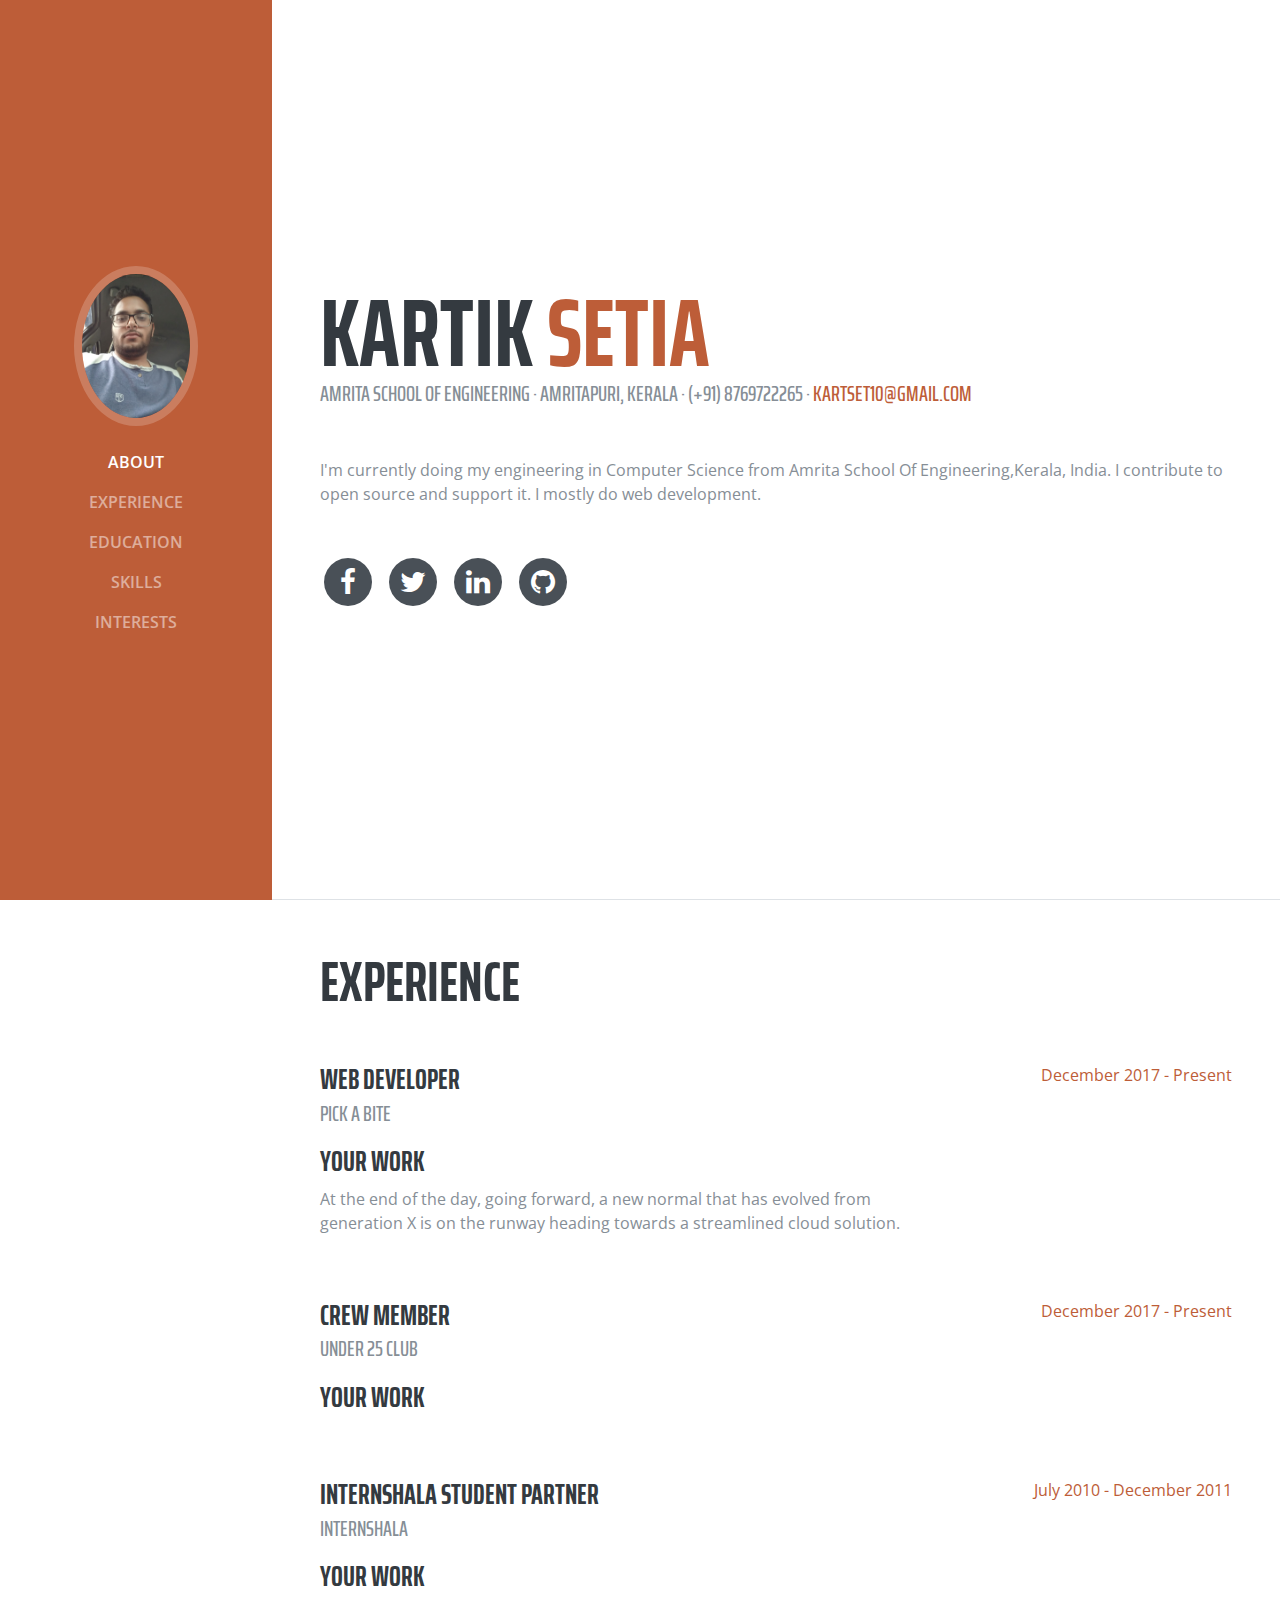
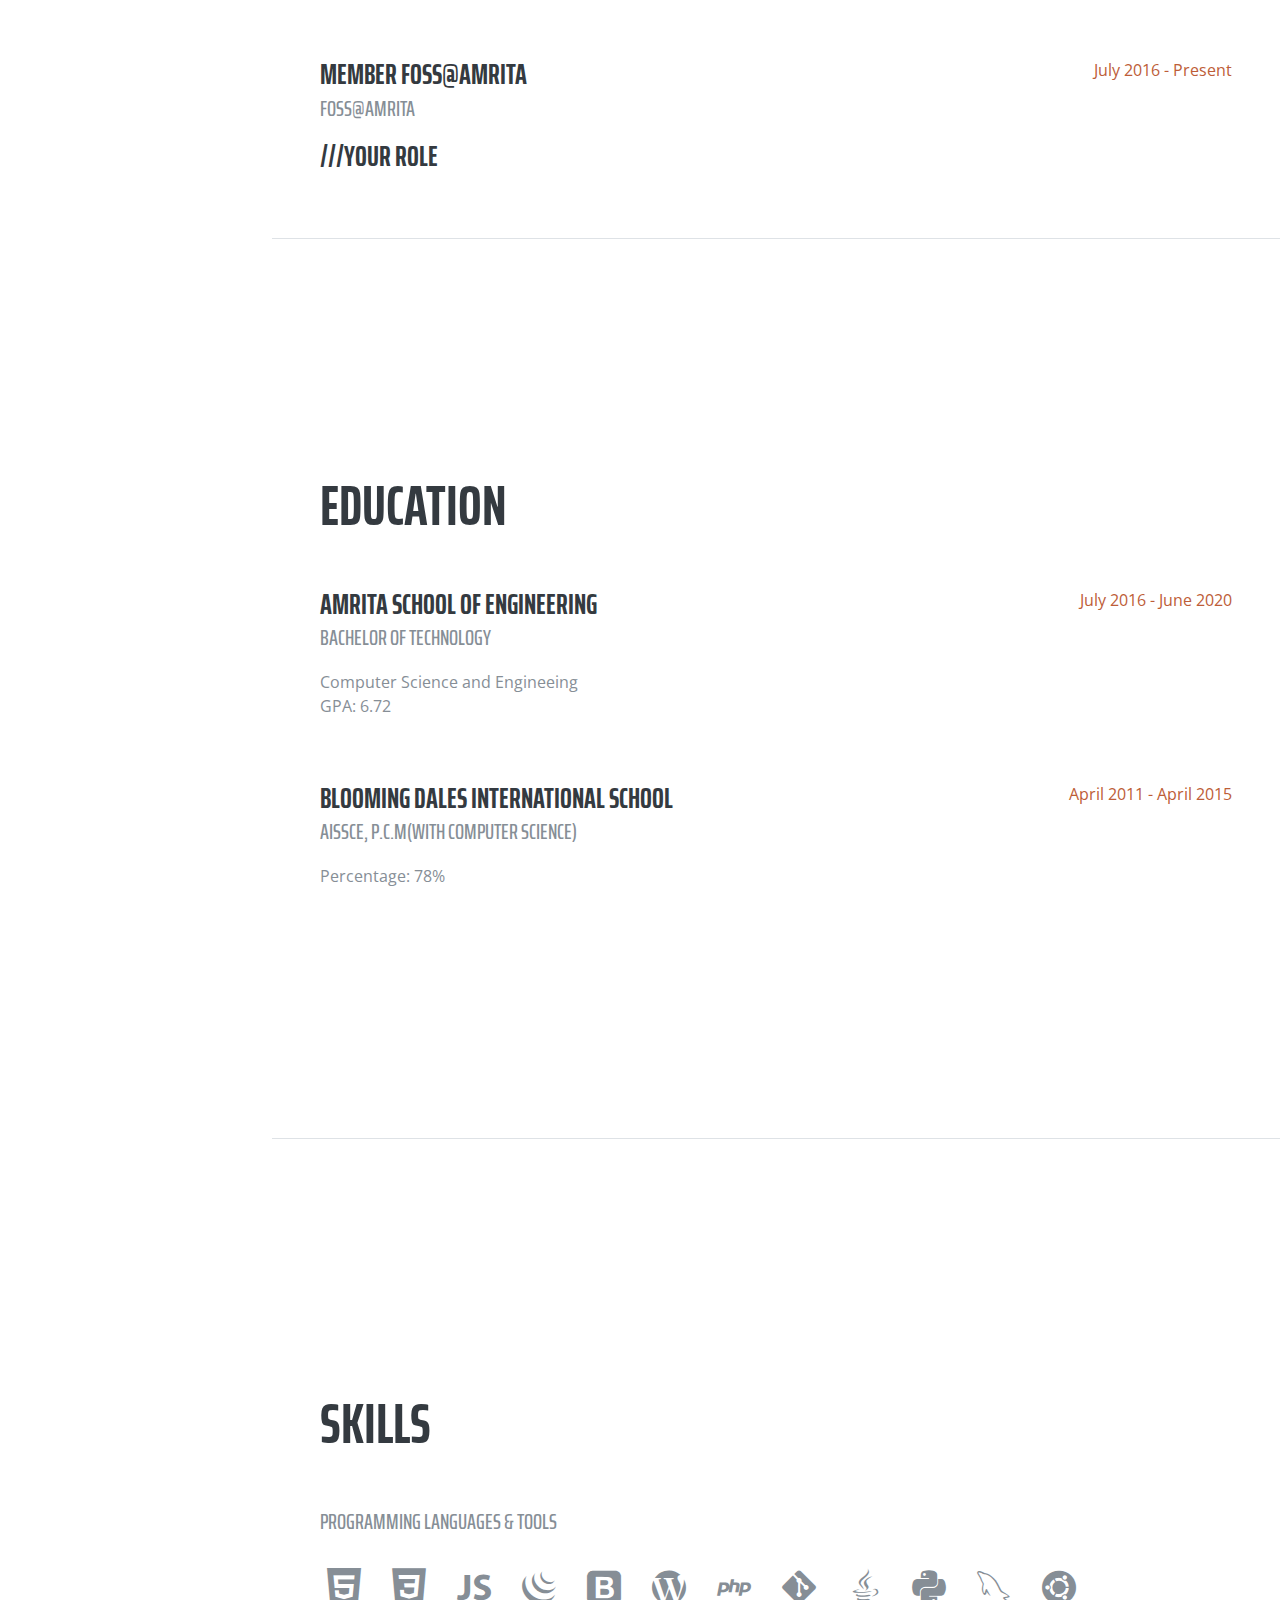
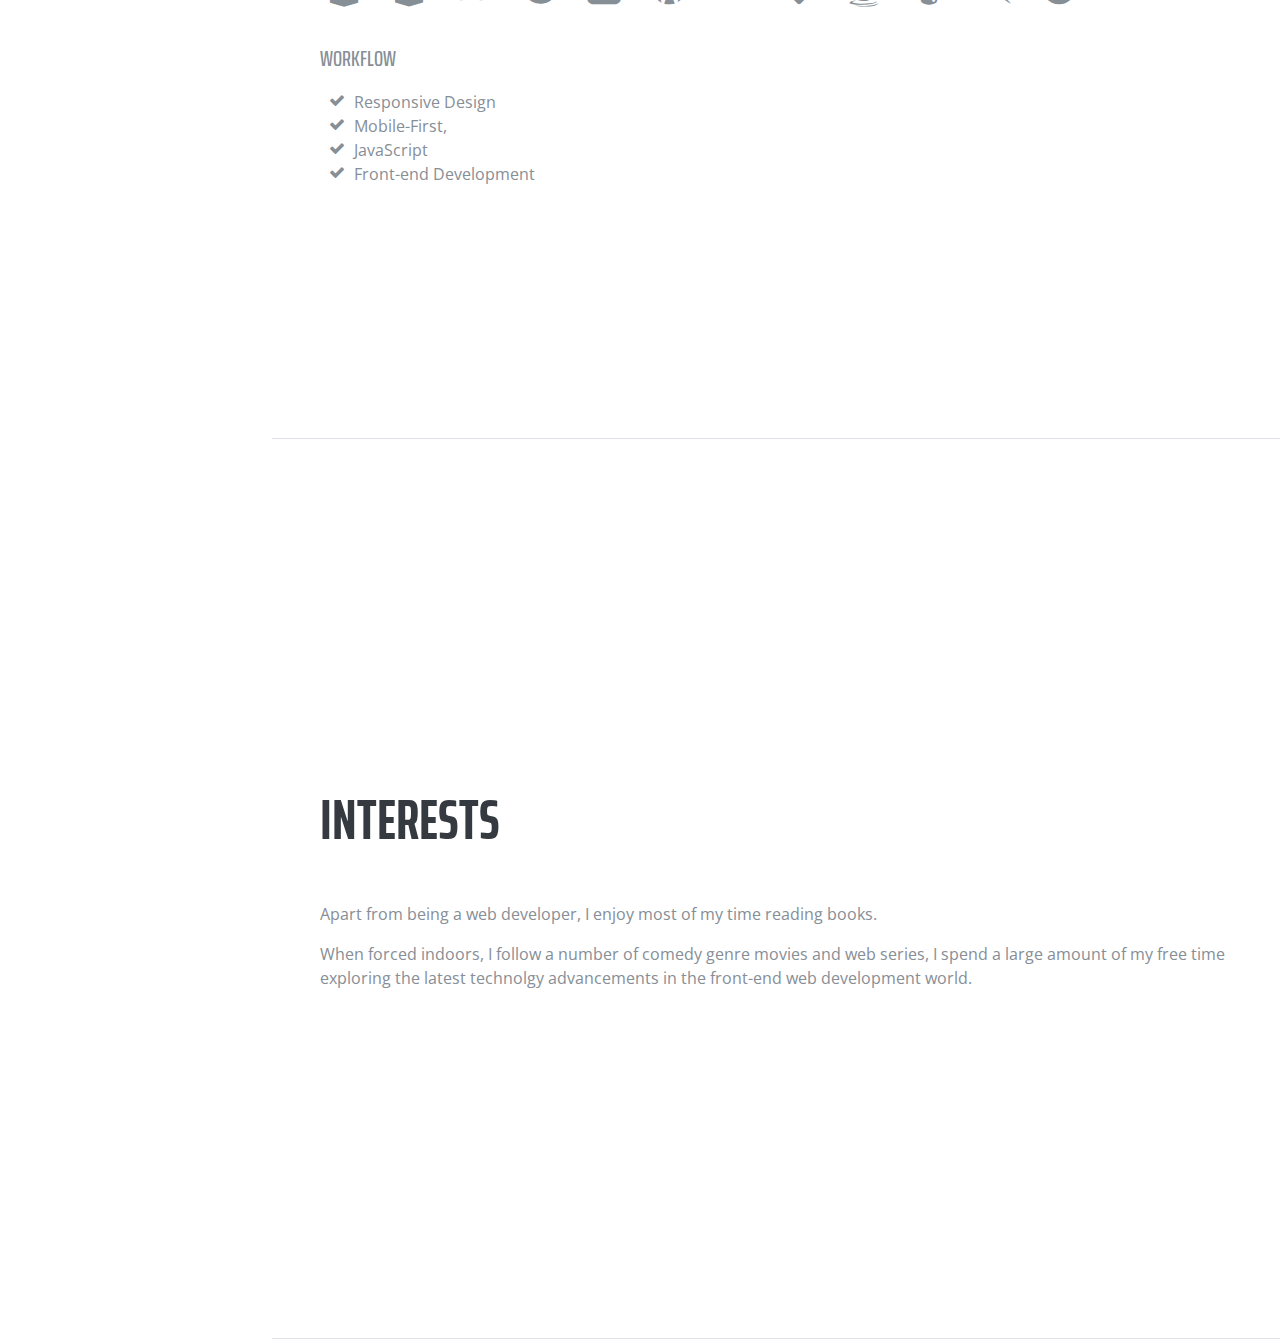
==== index.html @ a736bb51 "Introduction" ====
<!DOCTYPE html>
<html lang="en">

  <head>

    <meta charset="utf-8">
    <meta name="viewport" content="width=device-width, initial-scale=1, shrink-to-fit=no">
    <meta name="description" content="">
    <meta name="author" content="">

    <title>Resume - Start Bootstrap Theme</title>

    <!-- Bootstrap core CSS -->
    <link href="vendor/bootstrap/css/bootstrap.min.css" rel="stylesheet">

    <!-- Custom fonts for this template -->
    <link href="https://fonts.googleapis.com/css?family=Saira+Extra+Condensed:100,200,300,400,500,600,700,800,900" rel="stylesheet">
    <link href="https://fonts.googleapis.com/css?family=Open+Sans:300,300i,400,400i,600,600i,700,700i,800,800i" rel="stylesheet">
    <link href="vendor/font-awesome/css/font-awesome.min.css" rel="stylesheet">
    <link href="vendor/devicons/css/devicons.min.css" rel="stylesheet">
    <link href="vendor/simple-line-icons/css/simple-line-icons.css" rel="stylesheet">

    <!-- Custom styles for this template -->
    <link href="css/resume.min.css" rel="stylesheet">

  </head>

  <body id="page-top">

    <nav class="navbar navbar-expand-lg navbar-dark bg-primary fixed-top" id="sideNav">
      <a class="navbar-brand js-scroll-trigger" href="#page-top">
        <span class="d-block d-lg-none">Start Bootstrap</span>
        <span class="d-none d-lg-block">
          <img class="img-fluid img-profile rounded-circle mx-auto mb-2" src="img/profile.jpg" alt="">
        </span>
      </a>
      <button class="navbar-toggler" type="button" data-toggle="collapse" data-target="#navbarSupportedContent" aria-controls="navbarSupportedContent" aria-expanded="false" aria-label="Toggle navigation">
        <span class="navbar-toggler-icon"></span>
      </button>
      <div class="collapse navbar-collapse" id="navbarSupportedContent">
        <ul class="navbar-nav">
          <li class="nav-item">
            <a class="nav-link js-scroll-trigger" href="#about">About</a>
          </li>
          <li class="nav-item">
            <a class="nav-link js-scroll-trigger" href="#experience">Experience</a>
          </li>
          <li class="nav-item">
            <a class="nav-link js-scroll-trigger" href="#education">Education</a>
          </li>
          <li class="nav-item">
            <a class="nav-link js-scroll-trigger" href="#skills">Skills</a>
          </li>
          <li class="nav-item">
            <a class="nav-link js-scroll-trigger" href="#interests">Interests</a>
          </li>
<!--
          <li class="nav-item">
            <a class="nav-link js-scroll-trigger" href="#awards">Awards</a>
          </li>
-->
        </ul>
      </div>
    </nav>

    <div class="container-fluid p-0">

      <section class="resume-section p-3 p-lg-5 d-flex d-column" id="about">
        <div class="my-auto">
          <h1 class="mb-0">Kartik
            <span class="text-primary">Setia</span>
          </h1>
          <div class="subheading mb-5">Amrita School of Engineering · Amritapuri, Kerala · (+91) 8769722265 ·
            <a href="mailto:name@email.com">kartset10@gmail.com</a>
          </div>
          <p class="mb-5">I'm currently doing my engineering in Computer Science from Amrita School Of Engineering,Kerala, India. I contribute to open source and support it. I mostly do web development.</p>
          <ul class="list-inline list-social-icons mb-0">
            <li class="list-inline-item">
              <a href="https://www.facebook.com/kartik.setia.10" target="_blank">
                <span class="fa-stack fa-lg">
                  <i class="fa fa-circle fa-stack-2x"></i>
                  <i class="fa fa-facebook fa-stack-1x fa-inverse"></i>
                </span>
              </a>
            </li>
            <li class="list-inline-item">
              <a href="https://twitter.com/ksrr16" target="_blank">
                <span class="fa-stack fa-lg">
                  <i class="fa fa-circle fa-stack-2x"></i>
                  <i class="fa fa-twitter fa-stack-1x fa-inverse"></i>
                </span>
              </a>
            </li>
            <li class="list-inline-item">
              <a href="https://www.linkedin.com/in/kartik-setia-b31048131/" target="_blank">
                <span class="fa-stack fa-lg">
                  <i class="fa fa-circle fa-stack-2x"></i>
                  <i class="fa fa-linkedin fa-stack-1x fa-inverse"></i>
                </span>
              </a>
            </li>
            <li class="list-inline-item">
              <a href="https://github.com/kartset" target="_blank">
                <span class="fa-stack fa-lg">
                  <i class="fa fa-circle fa-stack-2x"></i>
                  <i class="fa fa-github fa-stack-1x fa-inverse"></i>
                </span>
              </a>
            </li>
          </ul>
        </div>
      </section>

      <section class="resume-section p-3 p-lg-5 d-flex flex-column" id="experience">
        <div class="my-auto">
          <h2 class="mb-5">Experience</h2>

          <div class="resume-item d-flex flex-column flex-md-row mb-5">
            <div class="resume-content mr-auto">
              <h3 class="mb-0">Web Developer</h3>
              <div class="subheading mb-3">Pick A Bite</div>
              <p><h3>your work</h3>At the end of the day, going forward, a new normal that has evolved from generation X is on the runway heading towards a streamlined cloud solution.</p>
            </div>
            <div class="resume-date text-md-right">
              <span class="text-primary">December 2017 - Present</span>
            </div>
          </div>

          <div class="resume-item d-flex flex-column flex-md-row mb-5">
            <div class="resume-content mr-auto">
              <h3 class="mb-0">Crew Member</h3>
              <div class="subheading mb-3">Under 25 Club</div>
              <p><h3>your work</h3></p>
            </div>
            <div class="resume-date text-md-right">
              <span class="text-primary">December 2017 - Present</span>
            </div>
          </div>

          <div class="resume-item d-flex flex-column flex-md-row mb-5">
            <div class="resume-content mr-auto">
              <h3 class="mb-0">Internshala Student Partner</h3>
              <div class="subheading mb-3">Internshala</div>
              <p><h3>your work</h3></p>
            </div>
            <div class="resume-date text-md-right">
              <span class="text-primary">July 2010 - December 2011</span>
            </div>
          </div>

          <div class="resume-item d-flex flex-column flex-md-row">
            <div class="resume-content mr-auto">
              <h3 class="mb-0">Member Foss@Amrita</h3>
              <div class="subheading mb-3">Foss@Amrita</div>
              <p><h3>///Your Role</h3></p>
            </div>
            <div class="resume-date text-md-right">
              <span class="text-primary">July 2016 - Present</span>
            </div>
          </div>

        </div>

      </section>

      <section class="resume-section p-3 p-lg-5 d-flex flex-column" id="education">
        <div class="my-auto">
          <h2 class="mb-5">Education</h2>

          <div class="resume-item d-flex flex-column flex-md-row mb-5">
            <div class="resume-content mr-auto">
              <h3 class="mb-0">Amrita School Of Engineering</h3>
              <div class="subheading mb-3">Bachelor of Technology</div>
              <div>Computer Science and Engineeing</div>
              <p>GPA: 6.72</p>
            </div>
            <div class="resume-date text-md-right">
              <span class="text-primary">July 2016 - June 2020</span>
            </div>
          </div>

          <div class="resume-item d-flex flex-column flex-md-row">
            <div class="resume-content mr-auto">
              <h3 class="mb-0">Blooming Dales International School</h3>
              <div class="subheading mb-3">AISSCE, P.C.M(with Computer Science)</div>
              <p>Percentage: 78%</p>
            </div>
            <div class="resume-date text-md-right">
              <span class="text-primary">April 2011 - April 2015</span>
            </div>
          </div>

        </div>
      </section>

      <section class="resume-section p-3 p-lg-5 d-flex flex-column" id="skills">
        <div class="my-auto">
          <h2 class="mb-5">Skills</h2>

          <div class="subheading mb-3">Programming Languages &amp; Tools</div>
          <ul class="list-inline list-icons">
            <li class="list-inline-item">
              <i class="devicons devicons-html5"></i>
            </li>
            <li class="list-inline-item">
              <i class="devicons devicons-css3"></i>
            </li>
            <li class="list-inline-item">
              <i class="devicons devicons-javascript"></i>
            </li>
            <li class="list-inline-item">
              <i class="devicons devicons-jquery"></i>
            </li>
            <li class="list-inline-item">
              <i class="devicons devicons-bootstrap"></i>
            </li>
            <li class="list-inline-item">
              <i class="devicons devicons-wordpress"></i>
            </li>
            <li class="list-inline-item">
              <i class="devicons devicons-php"></i>
            </li>
            <li class="list-inline-item">
              <i class="devicons devicons-git"></i>
            </li>
            <li class="list-inline-item">
              <i class="devicons devicons-java"></i>
            </li>
            <li class="list-inline-item">
              <i class="devicons devicons-python"></i>
            </li>
            <li class="list-inline-item">
              <i class="devicons devicons-mysql"></i>
            </li>
            <li class="list-inline-item">
              <i class="devicons devicons-ubuntu"></i>
            </li>
          </ul>

          <div class="subheading mb-3">Workflow</div>
          <ul class="fa-ul mb-0">
            <li>
              <i class="fa-li fa fa-check"></i>
                Responsive Design</li>
            <li>
              <i class="fa-li fa fa-check"></i>
                Mobile-First,</li>
            <li>
              <i class="fa-li fa fa-check"></i>
                JavaScript</li>
            <li>
              <i class="fa-li fa fa-check"></i>
              Front-end Development</li>
          </ul>
        </div>
      </section>

      <section class="resume-section p-3 p-lg-5 d-flex flex-column" id="interests">
        <div class="my-auto">
          <h2 class="mb-5">Interests</h2>
          <p>Apart from being a web developer, I enjoy most of my time reading books. </p>
          <p class="mb-0">When forced indoors, I follow a number of comedy genre movies and web series, I spend a large amount of my free time exploring the latest technolgy advancements in the front-end web development world.</p>
        </div>
      </section>
<!--
      <section class="resume-section p-3 p-lg-5 d-flex flex-column" id="awards">
        <div class="my-auto">
          <h2 class="mb-5">Awards &amp; Certifications</h2>
          <ul class="fa-ul mb-0">
            <li>
              <i class="fa-li fa fa-trophy text-warning"></i>
              Award 1</li>
            <li>
              <i class="fa-li fa fa-trophy text-warning"></i>
              Award 2</li>
            <li>
              <i class="fa-li fa fa-trophy text-warning"></i>
              1<sup>st</sup>
              Award 3</li>
            <li>
          </ul>
        </div>
      </section>
-->
    </div>

    <!-- Bootstrap core JavaScript -->
    <script src="vendor/jquery/jquery.min.js"></script>
    <script src="vendor/bootstrap/js/bootstrap.bundle.min.js"></script>

    <!-- Plugin JavaScript -->
    <script src="vendor/jquery-easing/jquery.easing.min.js"></script>

    <!-- Custom scripts for this template -->
    <script src="js/resume.min.js"></script>

  </body>

</html>
---- vendor/devicons/css/devicons.min.css ----
/*!
 *  Devicons 1.8.0 made by Theodore Vorillas / http://vorillaz.com 
 */
@font-face{font-family:devicons;src:url(../fonts/devicons.eot?xqxft6);src:url(../fonts/devicons.eot?#iefixxqxft6) format("embedded-opentype"),url(../fonts/devicons.woff?xqxft6) format("woff"),url(../fonts/devicons.ttf?xqxft6) format("truetype"),url(../fonts/devicons.svg?xqxft6#devicons) format("svg");font-weight:400;font-style:normal}.devicons{font-family:devicons;speak:none;font-style:normal;font-weight:400;font-variant:normal;text-transform:none;line-height:1;-webkit-font-smoothing:antialiased;-moz-osx-font-smoothing:grayscale}.devicons-git:before{content:"\e602"}.devicons-git_compare:before{content:"\e628"}.devicons-git_branch:before{content:"\e625"}.devicons-git_commit:before{content:"\e629"}.devicons-git_pull_request:before{content:"\e626"}.devicons-git_merge:before{content:"\e627"}.devicons-bitbucket:before{content:"\e603"}.devicons-github_alt:before{content:"\e608"}.devicons-github_badge:before{content:"\e609"}.devicons-github:before{content:"\e60a"}.devicons-github_full:before{content:"\e617"}.devicons-java:before{content:"\e638"}.devicons-ruby:before{content:"\e639"}.devicons-scala:before{content:"\e637"}.devicons-python:before{content:"\e63c"}.devicons-go:before{content:"\e624"}.devicons-ruby_on_rails:before{content:"\e63b"}.devicons-django:before{content:"\e61d"}.devicons-markdown:before{content:"\e63e"}.devicons-php:before{content:"\e63d"}.devicons-mysql:before{content:"\e604"}.devicons-streamline:before{content:"\e605"}.devicons-database:before{content:"\e606"}.devicons-laravel:before{content:"\e63f"}.devicons-javascript:before{content:"\e64e"}.devicons-angular:before{content:"\e653"}.devicons-backbone:before{content:"\e652"}.devicons-coffeescript:before{content:"\e651"}.devicons-jquery:before{content:"\e650"}.devicons-modernizr:before{content:"\e620"}.devicons-jquery_ui:before{content:"\e654"}.devicons-ember:before{content:"\e61b"}.devicons-dojo:before{content:"\e61c"}.devicons-nodejs:before{content:"\e619"}.devicons-nodejs_small:before{content:"\e618"}.devicons-javascript_shield:before{content:"\e64f"}.devicons-bootstrap:before{content:"\e647"}.devicons-sass:before{content:"\e64b"}.devicons-css3_full:before{content:"\e64a"}.devicons-css3:before{content:"\e649"}.devicons-html5:before{content:"\e636"}.devicons-html5_multimedia:before{content:"\e632"}.devicons-html5_device_access:before{content:"\e633"}.devicons-html5_3d_effects:before{content:"\e635"}.devicons-html5_connectivity:before{content:"\e634"}.devicons-ghost_small:before{content:"\e614"}.devicons-ghost:before{content:"\e61f"}.devicons-magento:before{content:"\e640"}.devicons-joomla:before{content:"\e641"}.devicons-jekyll_small:before{content:"\e60d"}.devicons-drupal:before{content:"\e642"}.devicons-wordpress:before{content:"\e60b"}.devicons-grunt:before{content:"\e64c"}.devicons-bower:before{content:"\e64d"}.devicons-npm:before{content:"\e61e"}.devicons-yahoo_small:before{content:"\e62b"}.devicons-yahoo:before{content:"\e615"}.devicons-bing_small:before{content:"\e600"}.devicons-windows:before{content:"\e60f"}.devicons-linux:before{content:"\e612"}.devicons-ubuntu:before{content:"\e63a"}.devicons-android:before{content:"\e60e"}.devicons-apple:before{content:"\e611"}.devicons-appstore:before{content:"\e613"}.devicons-phonegap:before{content:"\e630"}.devicons-blackberry:before{content:"\e623"}.devicons-stackoverflow:before{content:"\e610"}.devicons-techcrunch:before{content:"\e62c"}.devicons-codrops:before{content:"\e62f"}.devicons-css_tricks:before{content:"\e601"}.devicons-smashing_magazine:before{content:"\e62d"}.devicons-netmagazine:before{content:"\e62e"}.devicons-codepen:before{content:"\e616"}.devicons-cssdeck:before{content:"\e62a"}.devicons-hackernews:before{content:"\e61a"}.devicons-dropbox:before{content:"\e607"}.devicons-google_drive:before{content:"\e631"}.devicons-visualstudio:before{content:"\e60c"}.devicons-unity_small:before{content:"\e621"}.devicons-raspberry_pi:before{content:"\e622"}.devicons-chrome:before{content:"\e643"}.devicons-ie:before{content:"\e644"}.devicons-firefox:before{content:"\e645"}.devicons-opera:before{content:"\e646"}.devicons-safari:before{content:"\e648"}.devicons-swift:before{content:"\e655"}.devicons-symfony:before{content:"\e656"}.devicons-symfony_badge:before{content:"\e657"}.devicons-less:before{content:"\e658"}.devicons-stylus:before{content:"\e659"}.devicons-trello:before{content:"\e65a"}.devicons-atlassian:before{content:"\e65b"}.devicons-jira:before{content:"\e65c"}.devicons-envato:before{content:"\e65d"}.devicons-snap_svg:before{content:"\e65e"}.devicons-raphael:before{content:"\e65f"}.devicons-google_analytics:before{content:"\e660"}.devicons-compass:before{content:"\e661"}.devicons-onedrive:before{content:"\e662"}.devicons-gulp:before{content:"\e663"}.devicons-atom:before{content:"\e664"}.devicons-cisco:before{content:"\e665"}.devicons-nancy:before{content:"\e666"}.devicons-clojure:before{content:"\e668"}.devicons-clojure_alt:before{content:"\e66a"}.devicons-perl:before{content:"\e669"}.devicons-celluloid:before{content:"\e66b"}.devicons-w3c:before{content:"\e66c"}.devicons-redis:before{content:"\e66d"}.devicons-postgresql:before{content:"\e66e"}.devicons-webplatform:before{content:"\e66f"}.devicons-jenkins:before{content:"\e667"}.devicons-requirejs:before{content:"\e670"}.devicons-opensource:before{content:"\e671"}.devicons-typo3:before{content:"\e672"}.devicons-uikit:before{content:"\e673"}.devicons-doctrine:before{content:"\e674"}.devicons-groovy:before{content:"\e675"}.devicons-nginx:before{content:"\e676"}.devicons-haskell:before{content:"\e677"}.devicons-zend:before{content:"\e678"}.devicons-gnu:before{content:"\e679"}.devicons-yeoman:before{content:"\e67a"}.devicons-heroku:before{content:"\e67b"}.devicons-debian:before{content:"\e67d"}.devicons-travis:before{content:"\e67e"}.devicons-dotnet:before{content:"\e67f"}.devicons-codeigniter:before{content:"\e680"}.devicons-javascript_badge:before{content:"\e681"}.devicons-yii:before{content:"\e682"}.devicons-msql_server:before{content:"\e67c"}.devicons-composer:before{content:"\e683"}.devicons-krakenjs_badge:before{content:"\e684"}.devicons-krakenjs:before{content:"\e685"}.devicons-mozilla:before{content:"\e686"}.devicons-firebase:before{content:"\e687"}.devicons-sizzlejs:before{content:"\e688"}.devicons-creativecommons:before{content:"\e689"}.devicons-creativecommons_badge:before{content:"\e68a"}.devicons-mitlicence:before{content:"\e68b"}.devicons-senchatouch:before{content:"\e68c"}.devicons-bugsense:before{content:"\e68d"}.devicons-extjs:before{content:"\e68e"}.devicons-mootools_badge:before{content:"\e68f"}.devicons-mootools:before{content:"\e690"}.devicons-ruby_rough:before{content:"\e691"}.devicons-komodo:before{content:"\e692"}.devicons-coda:before{content:"\e693"}.devicons-bintray:before{content:"\e694"}.devicons-terminal:before{content:"\e695"}.devicons-code:before{content:"\e696"}.devicons-responsive:before{content:"\e697"}.devicons-dart:before{content:"\e698"}.devicons-aptana:before{content:"\e699"}.devicons-mailchimp:before{content:"\e69a"}.devicons-netbeans:before{content:"\e69b"}.devicons-dreamweaver:before{content:"\e69c"}.devicons-brackets:before{content:"\e69d"}.devicons-eclipse:before{content:"\e69e"}.devicons-cloud9:before{content:"\e69f"}.devicons-scrum:before{content:"\e6a0"}.devicons-prolog:before{content:"\e6a1"}.devicons-terminal_badge:before{content:"\e6a2"}.devicons-code_badge:before{content:"\e6a3"}.devicons-mongodb:before{content:"\e6a4"}.devicons-meteor:before{content:"\e6a5"}.devicons-meteorfull:before{content:"\e6a6"}.devicons-fsharp:before{content:"\e6a7"}.devicons-rust:before{content:"\e6a8"}.devicons-ionic:before{content:"\e6a9"}.devicons-sublime:before{content:"\e6aa"}.devicons-appcelerator:before{content:"\e6ab"}.devicons-asterisk:before{content:"\e6ac"}.devicons-aws:before{content:"\e6ad"}.devicons-digital-ocean:before{content:"\e6ae"}.devicons-dlang:before{content:"\e6af"}.devicons-docker:before{content:"\e6b0"}.devicons-erlang:before{content:"\e6b1"}.devicons-google-cloud-platform:before{content:"\e6b2"}.devicons-grails:before{content:"\e6b3"}.devicons-illustrator:before{content:"\e6b4"}.devicons-intellij:before{content:"\e6b5"}.devicons-materializecss:before{content:"\e6b6"}.devicons-openshift:before{content:"\e6b7"}.devicons-photoshop:before{content:"\e6b8"}.devicons-rackspace:before{content:"\e6b9"}.devicons-react:before{content:"\e6ba"}.devicons-redhat:before{content:"\e6bb"}.devicons-scriptcs:before{content:"\e6bc"}.devicons-sqllite:before{content:"\e6c4"}.devicons-vim:before{content:"\e6c5"}
---- vendor/simple-line-icons/css/simple-line-icons.css ----
@font-face {
  font-family: 'simple-line-icons';
  src: url('../fonts/Simple-Line-Icons.eot?v=2.4.0');
  src: url('../fonts/Simple-Line-Icons.eot?v=2.4.0#iefix') format('embedded-opentype'), url('../fonts/Simple-Line-Icons.woff2?v=2.4.0') format('woff2'), url('../fonts/Simple-Line-Icons.ttf?v=2.4.0') format('truetype'), url('../fonts/Simple-Line-Icons.woff?v=2.4.0') format('woff'), url('../fonts/Simple-Line-Icons.svg?v=2.4.0#simple-line-icons') format('svg');
  font-weight: normal;
  font-style: normal;
}
/*
 Use the following CSS code if you want to have a class per icon.
 Instead of a list of all class selectors, you can use the generic [class*="icon-"] selector, but it's slower:
*/
.icon-user,
.icon-people,
.icon-user-female,
.icon-user-follow,
.icon-user-following,
.icon-user-unfollow,
.icon-login,
.icon-logout,
.icon-emotsmile,
.icon-phone,
.icon-call-end,
.icon-call-in,
.icon-call-out,
.icon-map,
.icon-location-pin,
.icon-direction,
.icon-directions,
.icon-compass,
.icon-layers,
.icon-menu,
.icon-list,
.icon-options-vertical,
.icon-options,
.icon-arrow-down,
.icon-arrow-left,
.icon-arrow-right,
.icon-arrow-up,
.icon-arrow-up-circle,
.icon-arrow-left-circle,
.icon-arrow-right-circle,
.icon-arrow-down-circle,
.icon-check,
.icon-clock,
.icon-plus,
.icon-minus,
.icon-close,
.icon-event,
.icon-exclamation,
.icon-organization,
.icon-trophy,
.icon-screen-smartphone,
.icon-screen-desktop,
.icon-plane,
.icon-notebook,
.icon-mustache,
.icon-mouse,
.icon-magnet,
.icon-energy,
.icon-disc,
.icon-cursor,
.icon-cursor-move,
.icon-crop,
.icon-chemistry,
.icon-speedometer,
.icon-shield,
.icon-screen-tablet,
.icon-magic-wand,
.icon-hourglass,
.icon-graduation,
.icon-ghost,
.icon-game-controller,
.icon-fire,
.icon-eyeglass,
.icon-envelope-open,
.icon-envelope-letter,
.icon-bell,
.icon-badge,
.icon-anchor,
.icon-wallet,
.icon-vector,
.icon-speech,
.icon-puzzle,
.icon-printer,
.icon-present,
.icon-playlist,
.icon-pin,
.icon-picture,
.icon-handbag,
.icon-globe-alt,
.icon-globe,
.icon-folder-alt,
.icon-folder,
.icon-film,
.icon-feed,
.icon-drop,
.icon-drawer,
.icon-docs,
.icon-doc,
.icon-diamond,
.icon-cup,
.icon-calculator,
.icon-bubbles,
.icon-briefcase,
.icon-book-open,
.icon-basket-loaded,
.icon-basket,
.icon-bag,
.icon-action-undo,
.icon-action-redo,
.icon-wrench,
.icon-umbrella,
.icon-trash,
.icon-tag,
.icon-support,
.icon-frame,
.icon-size-fullscreen,
.icon-size-actual,
.icon-shuffle,
.icon-share-alt,
.icon-share,
.icon-rocket,
.icon-question,
.icon-pie-chart,
.icon-pencil,
.icon-note,
.icon-loop,
.icon-home,
.icon-grid,
.icon-graph,
.icon-microphone,
.icon-music-tone-alt,
.icon-music-tone,
.icon-earphones-alt,
.icon-earphones,
.icon-equalizer,
.icon-like,
.icon-dislike,
.icon-control-start,
.icon-control-rewind,
.icon-control-play,
.icon-control-pause,
.icon-control-forward,
.icon-control-end,
.icon-volume-1,
.icon-volume-2,
.icon-volume-off,
.icon-calendar,
.icon-bulb,
.icon-chart,
.icon-ban,
.icon-bubble,
.icon-camrecorder,
.icon-camera,
.icon-cloud-download,
.icon-cloud-upload,
.icon-envelope,
.icon-eye,
.icon-flag,
.icon-heart,
.icon-info,
.icon-key,
.icon-link,
.icon-lock,
.icon-lock-open,
.icon-magnifier,
.icon-magnifier-add,
.icon-magnifier-remove,
.icon-paper-clip,
.icon-paper-plane,
.icon-power,
.icon-refresh,
.icon-reload,
.icon-settings,
.icon-star,
.icon-symbol-female,
.icon-symbol-male,
.icon-target,
.icon-credit-card,
.icon-paypal,
.icon-social-tumblr,
.icon-social-twitter,
.icon-social-facebook,
.icon-social-instagram,
.icon-social-linkedin,
.icon-social-pinterest,
.icon-social-github,
.icon-social-google,
.icon-social-reddit,
.icon-social-skype,
.icon-social-dribbble,
.icon-social-behance,
.icon-social-foursqare,
.icon-social-soundcloud,
.icon-social-spotify,
.icon-social-stumbleupon,
.icon-social-youtube,
.icon-social-dropbox,
.icon-social-vkontakte,
.icon-social-steam {
  font-family: 'simple-line-icons';
  speak: none;
  font-style: normal;
  font-weight: normal;
  font-variant: normal;
  text-transform: none;
  line-height: 1;
  /* Better Font Rendering =========== */
  -webkit-font-smoothing: antialiased;
  -moz-osx-font-smoothing: grayscale;
}
.icon-user:before {
  content: "\e005";
}
.icon-people:before {
  content: "\e001";
}
.icon-user-female:before {
  content: "\e000";
}
.icon-user-follow:before {
  content: "\e002";
}
.icon-user-following:before {
  content: "\e003";
}
.icon-user-unfollow:before {
  content: "\e004";
}
.icon-login:before {
  content: "\e066";
}
.icon-logout:before {
  content: "\e065";
}
.icon-emotsmile:before {
  content: "\e021";
}
.icon-phone:before {
  content: "\e600";
}
.icon-call-end:before {
  content: "\e048";
}
.icon-call-in:before {
  content: "\e047";
}
.icon-call-out:before {
  content: "\e046";
}
.icon-map:before {
  content: "\e033";
}
.icon-location-pin:before {
  content: "\e096";
}
.icon-direction:before {
  content: "\e042";
}
.icon-directions:before {
  content: "\e041";
}
.icon-compass:before {
  content: "\e045";
}
.icon-layers:before {
  content: "\e034";
}
.icon-menu:before {
  content: "\e601";
}
.icon-list:before {
  content: "\e067";
}
.icon-options-vertical:before {
  content: "\e602";
}
.icon-options:before {
  content: "\e603";
}
.icon-arrow-down:before {
  content: "\e604";
}
.icon-arrow-left:before {
  content: "\e605";
}
.icon-arrow-right:before {
  content: "\e606";
}
.icon-arrow-up:before {
  content: "\e607";
}
.icon-arrow-up-circle:before {
  content: "\e078";
}
.icon-arrow-left-circle:before {
  content: "\e07a";
}
.icon-arrow-right-circle:before {
  content: "\e079";
}
.icon-arrow-down-circle:before {
  content: "\e07b";
}
.icon-check:before {
  content: "\e080";
}
.icon-clock:before {
  content: "\e081";
}
.icon-plus:before {
  content: "\e095";
}
.icon-minus:before {
  content: "\e615";
}
.icon-close:before {
  content: "\e082";
}
.icon-event:before {
  content: "\e619";
}
.icon-exclamation:before {
  content: "\e617";
}
.icon-organization:before {
  content: "\e616";
}
.icon-trophy:before {
  content: "\e006";
}
.icon-screen-smartphone:before {
  content: "\e010";
}
.icon-screen-desktop:before {
  content: "\e011";
}
.icon-plane:before {
  content: "\e012";
}
.icon-notebook:before {
  content: "\e013";
}
.icon-mustache:before {
  content: "\e014";
}
.icon-mouse:before {
  content: "\e015";
}
.icon-magnet:before {
  content: "\e016";
}
.icon-energy:before {
  content: "\e020";
}
.icon-disc:before {
  content: "\e022";
}
.icon-cursor:before {
  content: "\e06e";
}
.icon-cursor-move:before {
  content: "\e023";
}
.icon-crop:before {
  content: "\e024";
}
.icon-chemistry:before {
  content: "\e026";
}
.icon-speedometer:before {
  content: "\e007";
}
.icon-shield:before {
  content: "\e00e";
}
.icon-screen-tablet:before {
  content: "\e00f";
}
.icon-magic-wand:before {
  content: "\e017";
}
.icon-hourglass:before {
  content: "\e018";
}
.icon-graduation:before {
  content: "\e019";
}
.icon-ghost:before {
  content: "\e01a";
}
.icon-game-controller:before {
  content: "\e01b";
}
.icon-fire:before {
  content: "\e01c";
}
.icon-eyeglass:before {
  content: "\e01d";
}
.icon-envelope-open:before {
  content: "\e01e";
}
.icon-envelope-letter:before {
  content: "\e01f";
}
.icon-bell:before {
  content: "\e027";
}
.icon-badge:before {
  content: "\e028";
}
.icon-anchor:before {
  content: "\e029";
}
.icon-wallet:before {
  content: "\e02a";
}
.icon-vector:before {
  content: "\e02b";
}
.icon-speech:before {
  content: "\e02c";
}
.icon-puzzle:before {
  content: "\e02d";
}
.icon-printer:before {
  content: "\e02e";
}
.icon-present:before {
  content: "\e02f";
}
.icon-playlist:before {
  content: "\e030";
}
.icon-pin:before {
  content: "\e031";
}
.icon-picture:before {
  content: "\e032";
}
.icon-handbag:before {
  content: "\e035";
}
.icon-globe-alt:before {
  content: "\e036";
}
.icon-globe:before {
  content: "\e037";
}
.icon-folder-alt:before {
  content: "\e039";
}
.icon-folder:before {
  content: "\e089";
}
.icon-film:before {
  content: "\e03a";
}
.icon-feed:before {
  content: "\e03b";
}
.icon-drop:before {
  content: "\e03e";
}
.icon-drawer:before {
  content: "\e03f";
}
.icon-docs:before {
  content: "\e040";
}
.icon-doc:before {
  content: "\e085";
}
.icon-diamond:before {
  content: "\e043";
}
.icon-cup:before {
  content: "\e044";
}
.icon-calculator:before {
  content: "\e049";
}
.icon-bubbles:before {
  content: "\e04a";
}
.icon-briefcase:before {
  content: "\e04b";
}
.icon-book-open:before {
  content: "\e04c";
}
.icon-basket-loaded:before {
  content: "\e04d";
}
.icon-basket:before {
  content: "\e04e";
}
.icon-bag:before {
  content: "\e04f";
}
.icon-action-undo:before {
  content: "\e050";
}
.icon-action-redo:before {
  content: "\e051";
}
.icon-wrench:before {
  content: "\e052";
}
.icon-umbrella:before {
  content: "\e053";
}
.icon-trash:before {
  content: "\e054";
}
.icon-tag:before {
  content: "\e055";
}
.icon-support:before {
  content: "\e056";
}
.icon-frame:before {
  content: "\e038";
}
.icon-size-fullscreen:before {
  content: "\e057";
}
.icon-size-actual:before {
  content: "\e058";
}
.icon-shuffle:before {
  content: "\e059";
}
.icon-share-alt:before {
  content: "\e05a";
}
.icon-share:before {
  content: "\e05b";
}
.icon-rocket:before {
  content: "\e05c";
}
.icon-question:before {
  content: "\e05d";
}
.icon-pie-chart:before {
  content: "\e05e";
}
.icon-pencil:before {
  content: "\e05f";
}
.icon-note:before {
  content: "\e060";
}
.icon-loop:before {
  content: "\e064";
}
.icon-home:before {
  content: "\e069";
}
.icon-grid:before {
  content: "\e06a";
}
.icon-graph:before {
  content: "\e06b";
}
.icon-microphone:before {
  content: "\e063";
}
.icon-music-tone-alt:before {
  content: "\e061";
}
.icon-music-tone:before {
  content: "\e062";
}
.icon-earphones-alt:before {
  content: "\e03c";
}
.icon-earphones:before {
  content: "\e03d";
}
.icon-equalizer:before {
  content: "\e06c";
}
.icon-like:before {
  content: "\e068";
}
.icon-dislike:before {
  content: "\e06d";
}
.icon-control-start:before {
  content: "\e06f";
}
.icon-control-rewind:before {
  content: "\e070";
}
.icon-control-play:before {
  content: "\e071";
}
.icon-control-pause:before {
  content: "\e072";
}
.icon-control-forward:before {
  content: "\e073";
}
.icon-control-end:before {
  content: "\e074";
}
.icon-volume-1:before {
  content: "\e09f";
}
.icon-volume-2:before {
  content: "\e0a0";
}
.icon-volume-off:before {
  content: "\e0a1";
}
.icon-calendar:before {
  content: "\e075";
}
.icon-bulb:before {
  content: "\e076";
}
.icon-chart:before {
  content: "\e077";
}
.icon-ban:before {
  content: "\e07c";
}
.icon-bubble:before {
  content: "\e07d";
}
.icon-camrecorder:before {
  content: "\e07e";
}
.icon-camera:before {
  content: "\e07f";
}
.icon-cloud-download:before {
  content: "\e083";
}
.icon-cloud-upload:before {
  content: "\e084";
}
.icon-envelope:before {
  content: "\e086";
}
.icon-eye:before {
  content: "\e087";
}
.icon-flag:before {
  content: "\e088";
}
.icon-heart:before {
  content: "\e08a";
}
.icon-info:before {
  content: "\e08b";
}
.icon-key:before {
  content: "\e08c";
}
.icon-link:before {
  content: "\e08d";
}
.icon-lock:before {
  content: "\e08e";
}
.icon-lock-open:before {
  content: "\e08f";
}
.icon-magnifier:before {
  content: "\e090";
}
.icon-magnifier-add:before {
  content: "\e091";
}
.icon-magnifier-remove:before {
  content: "\e092";
}
.icon-paper-clip:before {
  content: "\e093";
}
.icon-paper-plane:before {
  content: "\e094";
}
.icon-power:before {
  content: "\e097";
}
.icon-refresh:before {
  content: "\e098";
}
.icon-reload:before {
  content: "\e099";
}
.icon-settings:before {
  content: "\e09a";
}
.icon-star:before {
  content: "\e09b";
}
.icon-symbol-female:before {
  content: "\e09c";
}
.icon-symbol-male:before {
  content: "\e09d";
}
.icon-target:before {
  content: "\e09e";
}
.icon-credit-card:before {
  content: "\e025";
}
.icon-paypal:before {
  content: "\e608";
}
.icon-social-tumblr:before {
  content: "\e00a";
}
.icon-social-twitter:before {
  content: "\e009";
}
.icon-social-facebook:before {
  content: "\e00b";
}
.icon-social-instagram:before {
  content: "\e609";
}
.icon-social-linkedin:before {
  content: "\e60a";
}
.icon-social-pinterest:before {
  content: "\e60b";
}
.icon-social-github:before {
  content: "\e60c";
}
.icon-social-google:before {
  content: "\e60d";
}
.icon-social-reddit:before {
  content: "\e60e";
}
.icon-social-skype:before {
  content: "\e60f";
}
.icon-social-dribbble:before {
  content: "\e00d";
}
.icon-social-behance:before {
  content: "\e610";
}
.icon-social-foursqare:before {
  content: "\e611";
}
.icon-social-soundcloud:before {
  content: "\e612";
}
.icon-social-spotify:before {
  content: "\e613";
}
.icon-social-stumbleupon:before {
  content: "\e614";
}
.icon-social-youtube:before {
  content: "\e008";
}
.icon-social-dropbox:before {
  content: "\e00c";
}
.icon-social-vkontakte:before {
  content: "\e618";
}
.icon-social-steam:before {
  content: "\e620";
}
---- css/resume.min.css ----
/*!
 * Start Bootstrap - Resume v4.0.0-beta.2 (https://startbootstrap.com/template-overviews/resume)
 * Copyright 2013-2017 Start Bootstrap
 * Licensed under MIT (https://github.com/BlackrockDigital/startbootstrap-resume/blob/master/LICENSE)
 */body{font-family:'Open Sans',serif;padding-top:54px;color:#868e96}@media (min-width:992px){body{padding-top:0;padding-left:17rem}}h1,h2,h3,h4,h5,h6{font-family:'Saira Extra Condensed',serif;font-weight:700;text-transform:uppercase;color:#343a40}h1{font-size:6rem;line-height:5.5rem}h2{font-size:3.5rem}.subheading{text-transform:uppercase;font-weight:500;font-family:'Saira Extra Condensed',serif;font-size:1.35rem}.list-social-icons a{color:#495057}.list-social-icons a:hover{color:#bd5d38}.list-social-icons a .fa-lg{font-size:1.75rem}.list-icons{font-size:3rem}.list-icons .list-inline-item i:hover{color:#bd5d38}#sideNav .navbar-nav .nav-item .nav-link{font-weight:600;text-transform:uppercase}@media (min-width:992px){#sideNav{text-align:center;position:fixed;top:0;left:0;display:flex;flex-direction:column;width:17rem;height:100vh}#sideNav .navbar-brand{display:flex;margin:auto auto 0;padding:.5rem}#sideNav .navbar-brand .img-profile{max-width:10rem;max-height:10rem;border:.5rem solid rgba(255,255,255,.2)}#sideNav .navbar-collapse{display:flex;align-items:flex-start;flex-grow:0;width:100%;margin-bottom:auto}#sideNav .navbar-collapse .navbar-nav{flex-direction:column;width:100%}#sideNav .navbar-collapse .navbar-nav .nav-item{display:block}#sideNav .navbar-collapse .navbar-nav .nav-item .nav-link{display:block}}section.resume-section{border-bottom:1px solid #dee2e6;padding-top:5rem!important;padding-bottom:5rem!important}section.resume-section .resume-item .resume-date{min-width:none}@media (min-width:768px){section.resume-section{min-height:100vh}section.resume-section .resume-item .resume-date{min-width:18rem}}@media (min-width:992px){section.resume-section{padding-top:3rem!important;padding-bottom:3rem!important}}.bg-primary{background-color:#bd5d38!important}.text-primary{color:#bd5d38!important}a{color:#bd5d38}a:active,a:focus,a:hover{color:#824027}
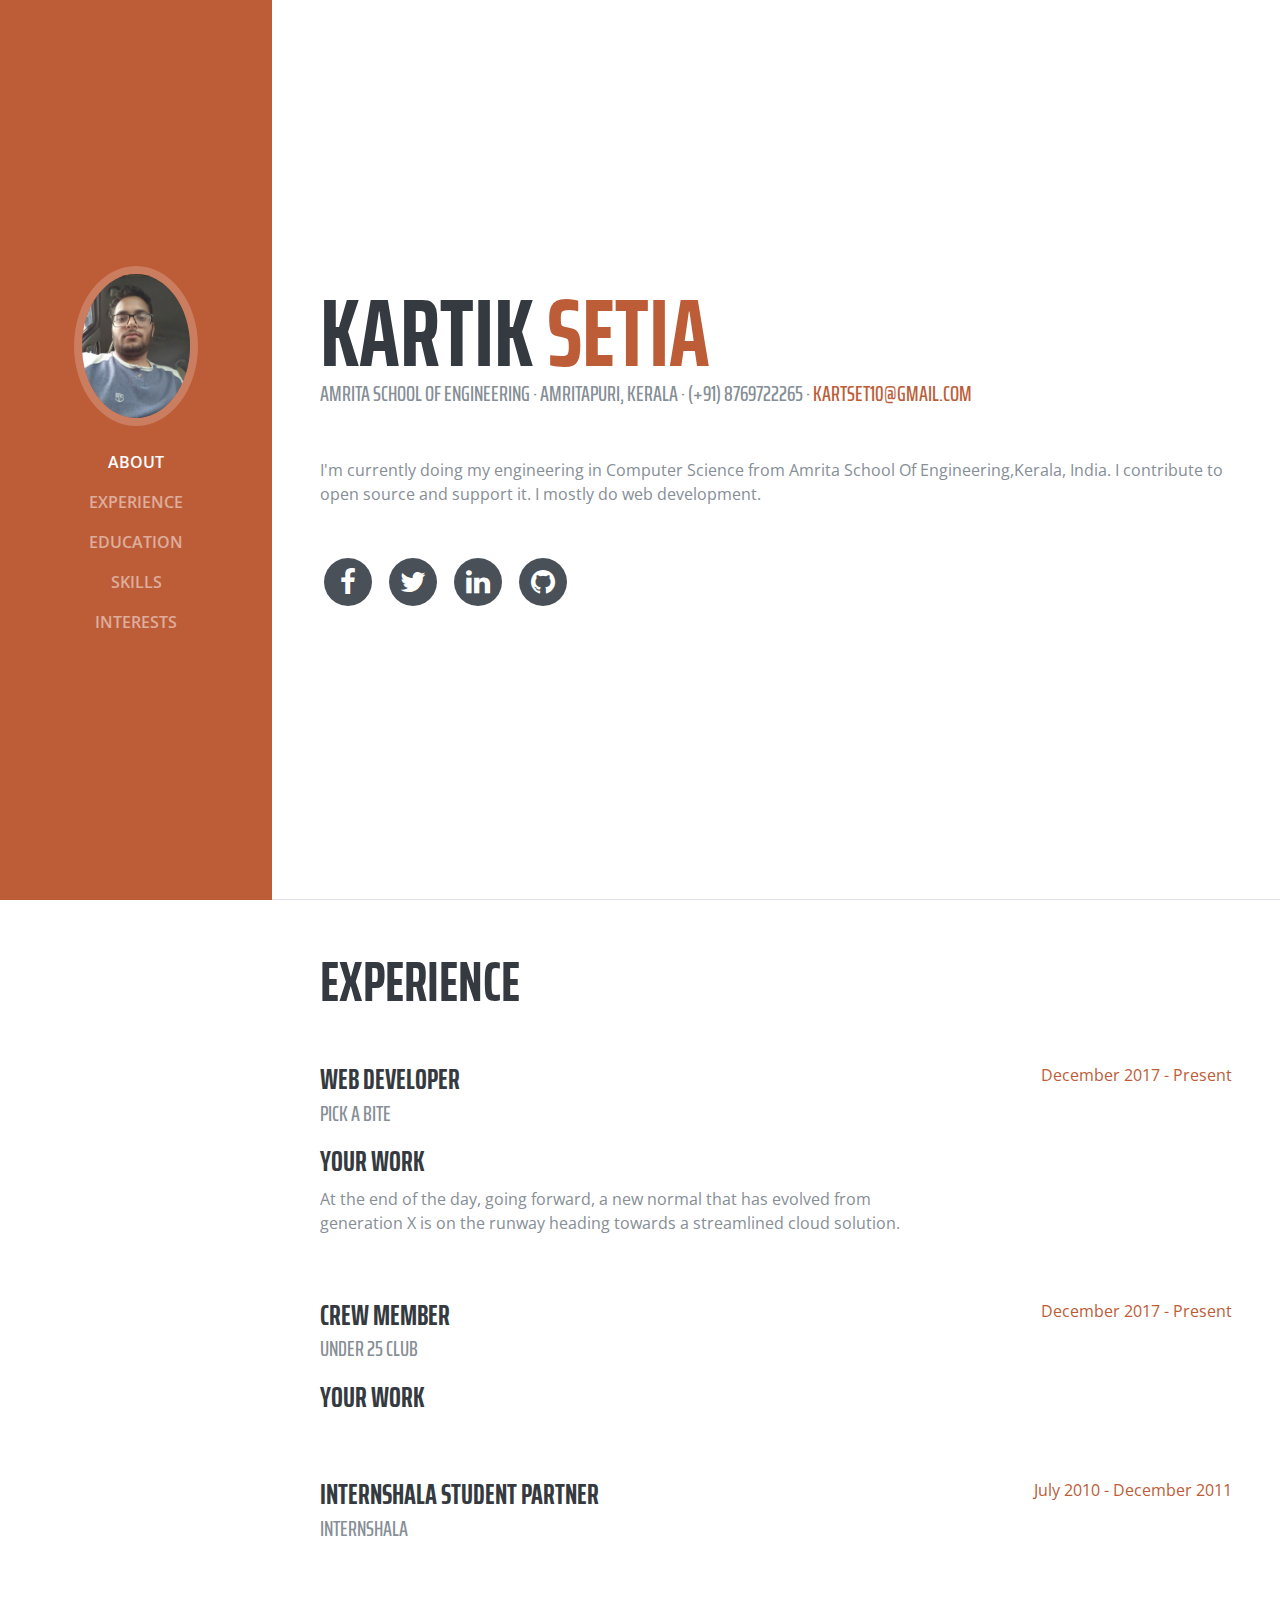
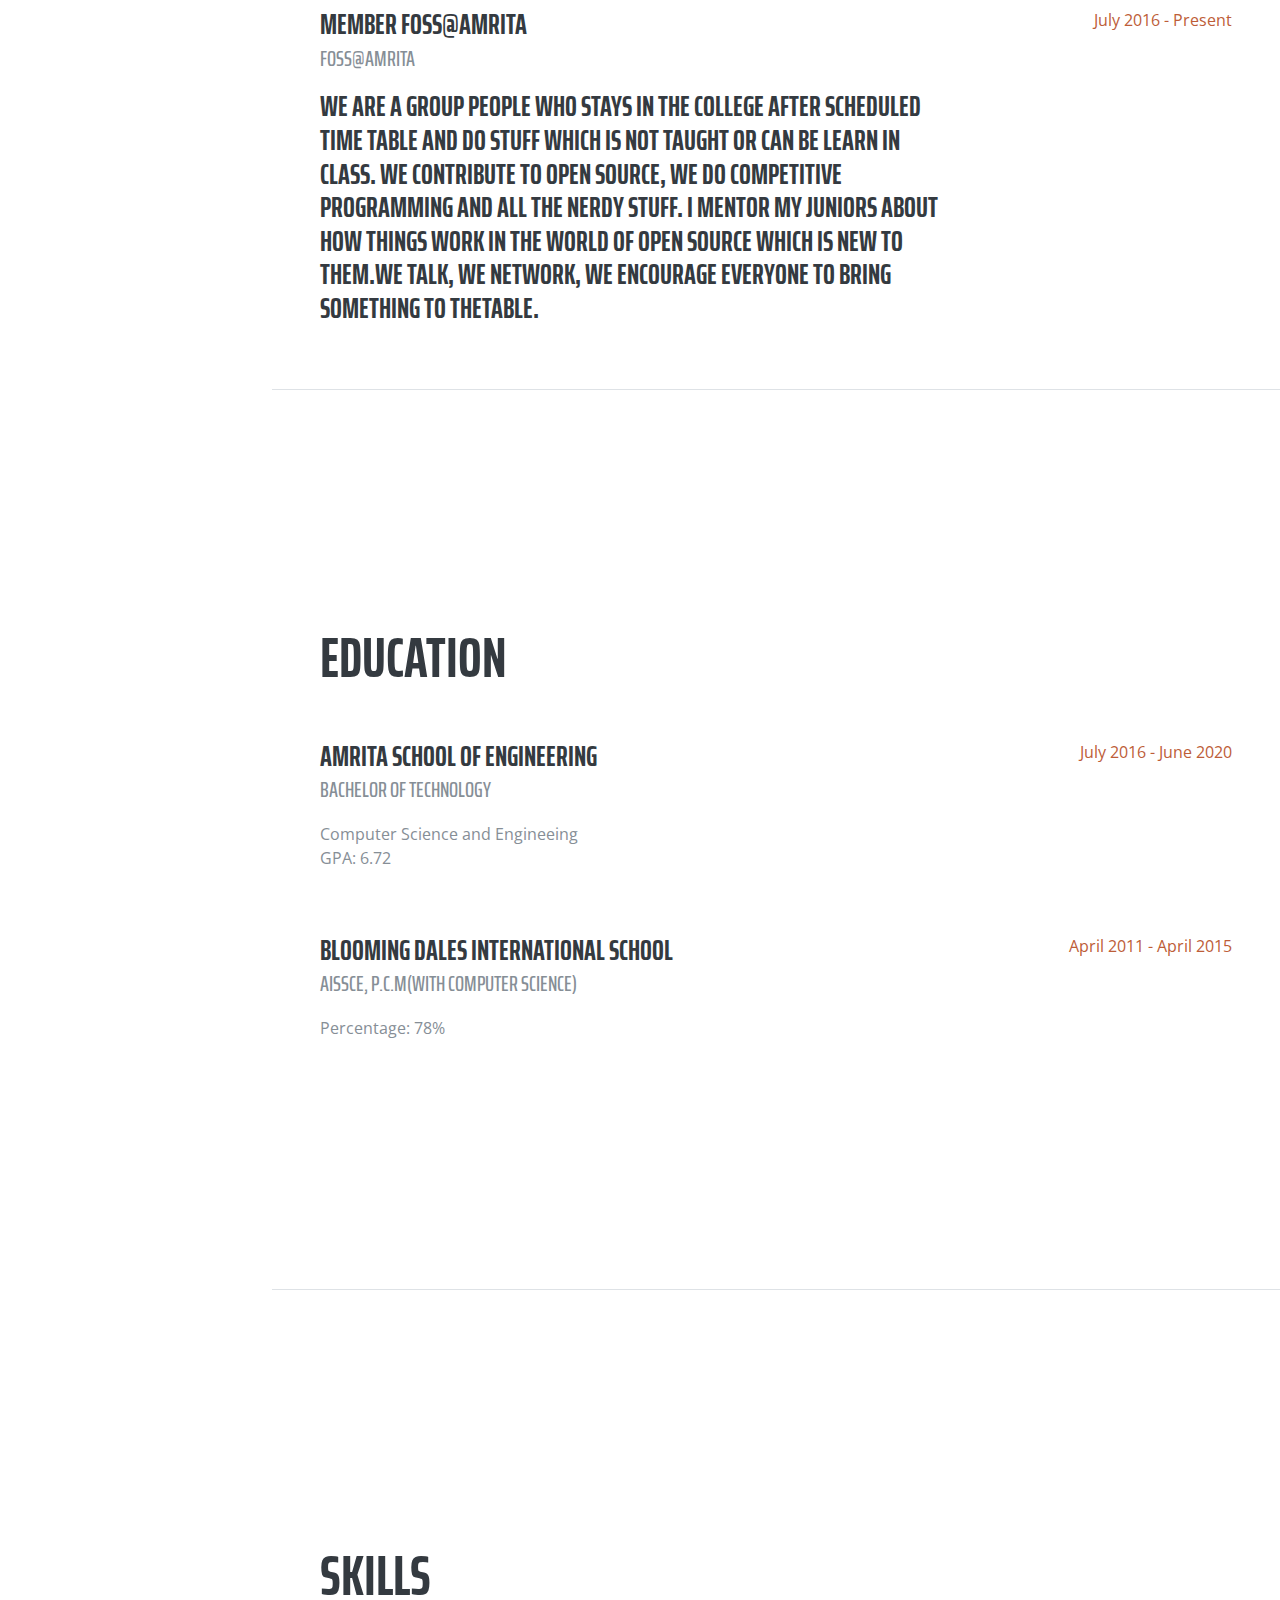
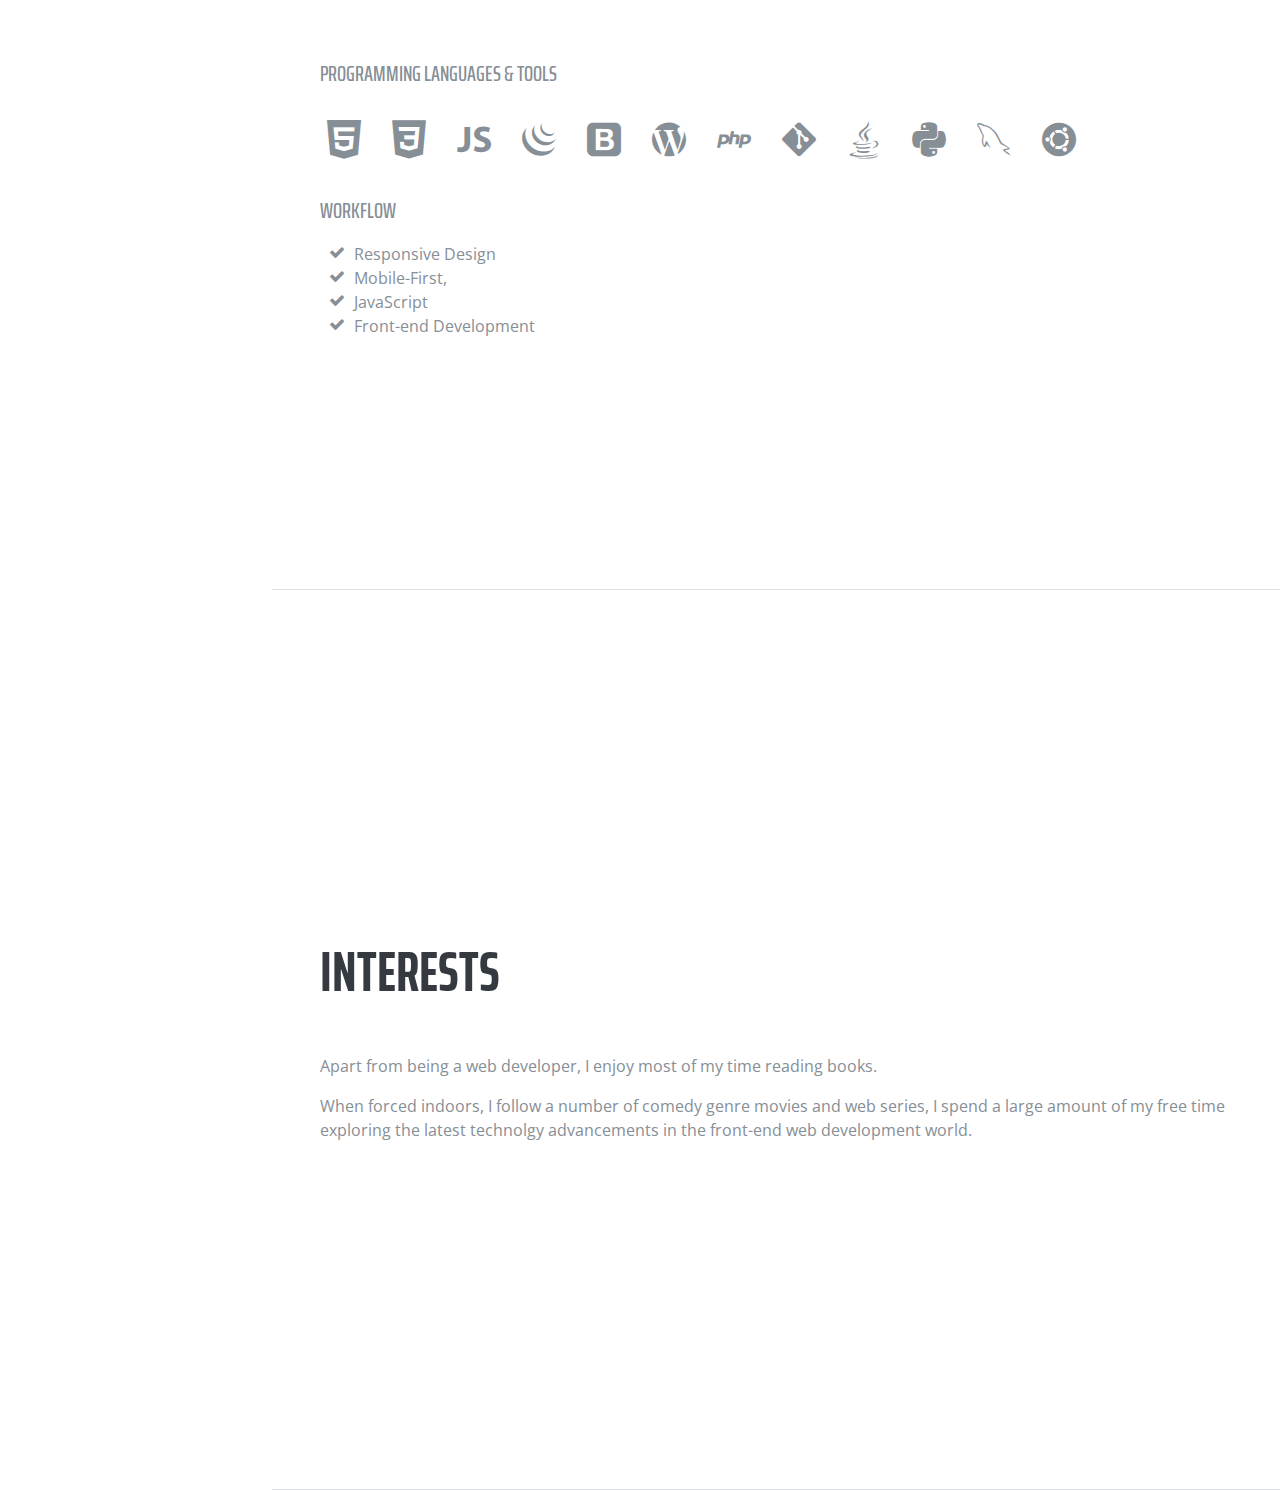
==== commit 9cd3886d: "My role at FOSS@Amrita" ====
--- a/index.html
+++ b/index.html
@@ -141,7 +141,6 @@
             <div class="resume-content mr-auto">
               <h3 class="mb-0">Internshala Student Partner</h3>
               <div class="subheading mb-3">Internshala</div>
-              <p><h3>your work</h3></p>
             </div>
             <div class="resume-date text-md-right">
               <span class="text-primary">July 2010 - December 2011</span>
@@ -152,7 +151,7 @@
             <div class="resume-content mr-auto">
               <h3 class="mb-0">Member Foss@Amrita</h3>
               <div class="subheading mb-3">Foss@Amrita</div>
-              <p><h3>///Your Role</h3></p>
+              <p><h3>We are a group people who stays in the college after scheduled time table and do stuff which is not taught or can be learn in class. We contribute to open source, we do competitive programming and all the nerdy stuff. I mentor my juniors about how things work in the world of open source which is new to them.We talk, we network, we encourage everyone to bring something to thetable. </h3></p>
             </div>
             <div class="resume-date text-md-right">
               <span class="text-primary">July 2016 - Present</span>
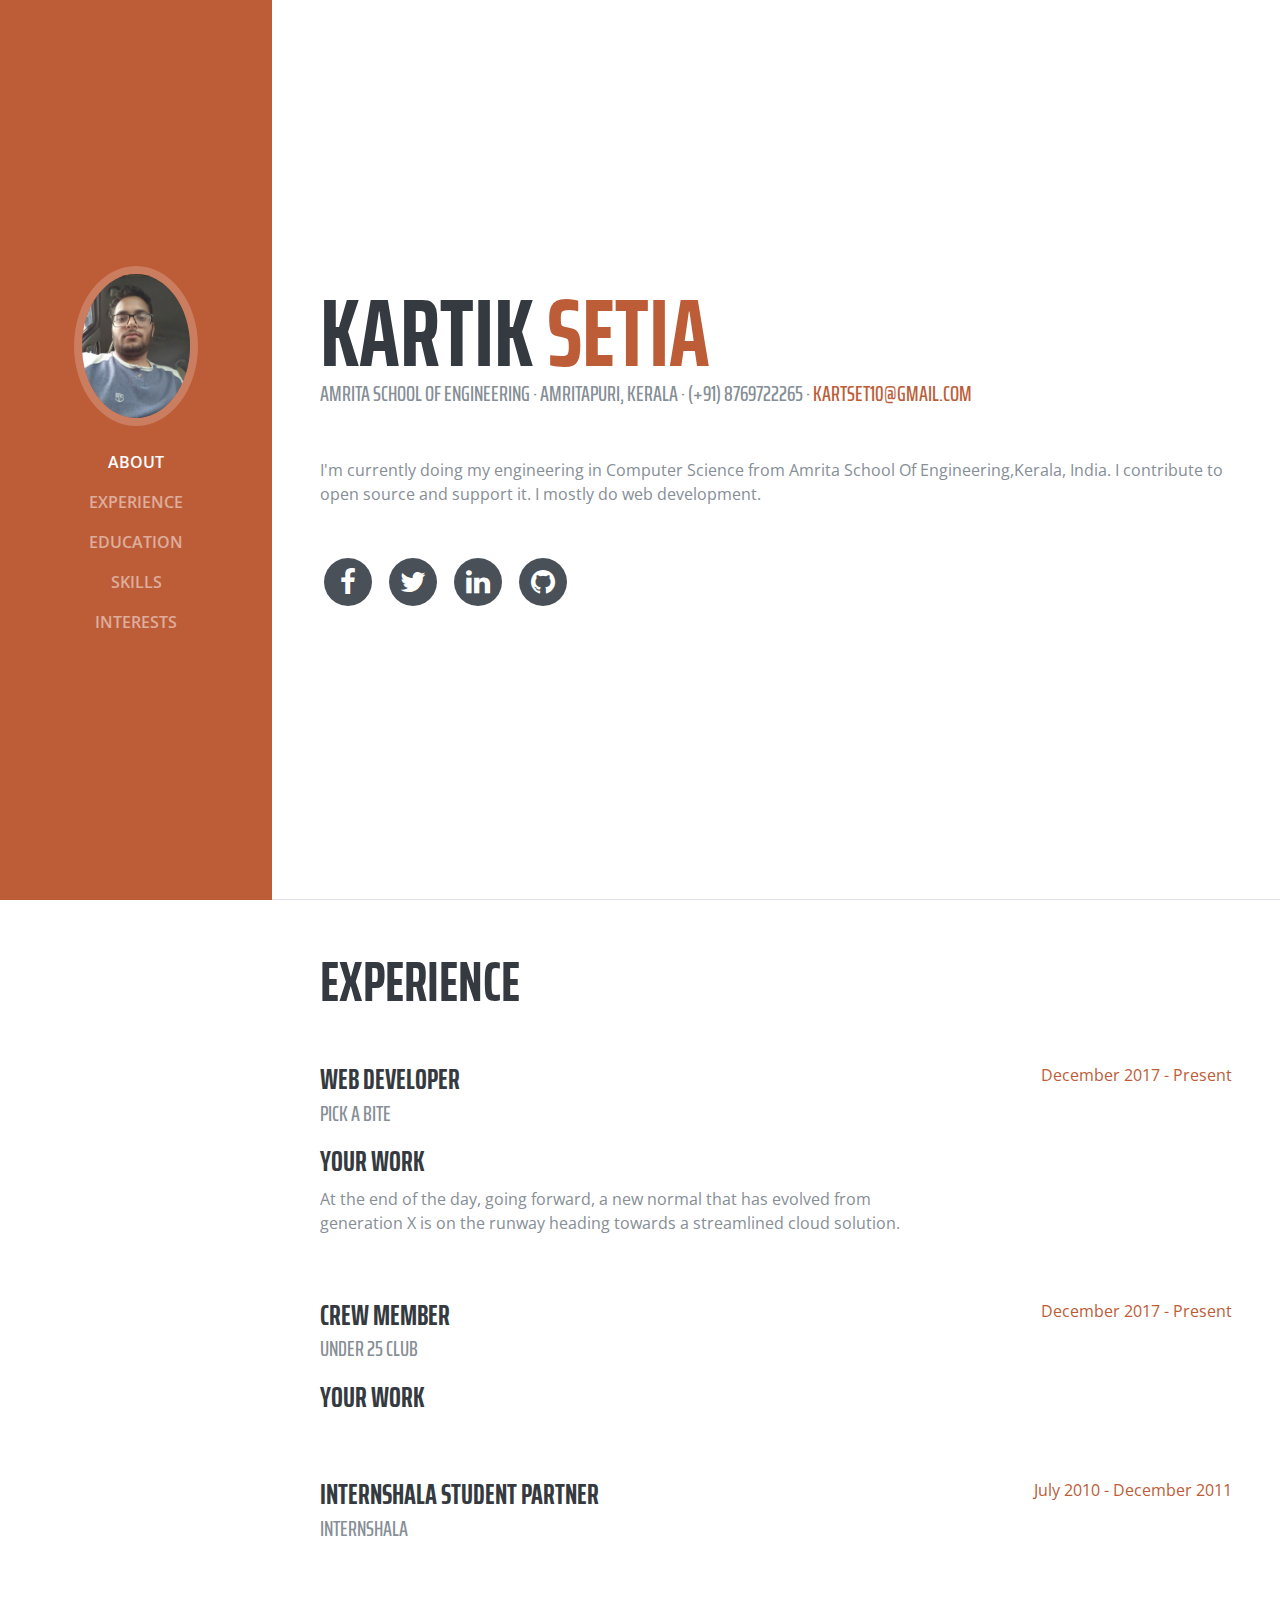
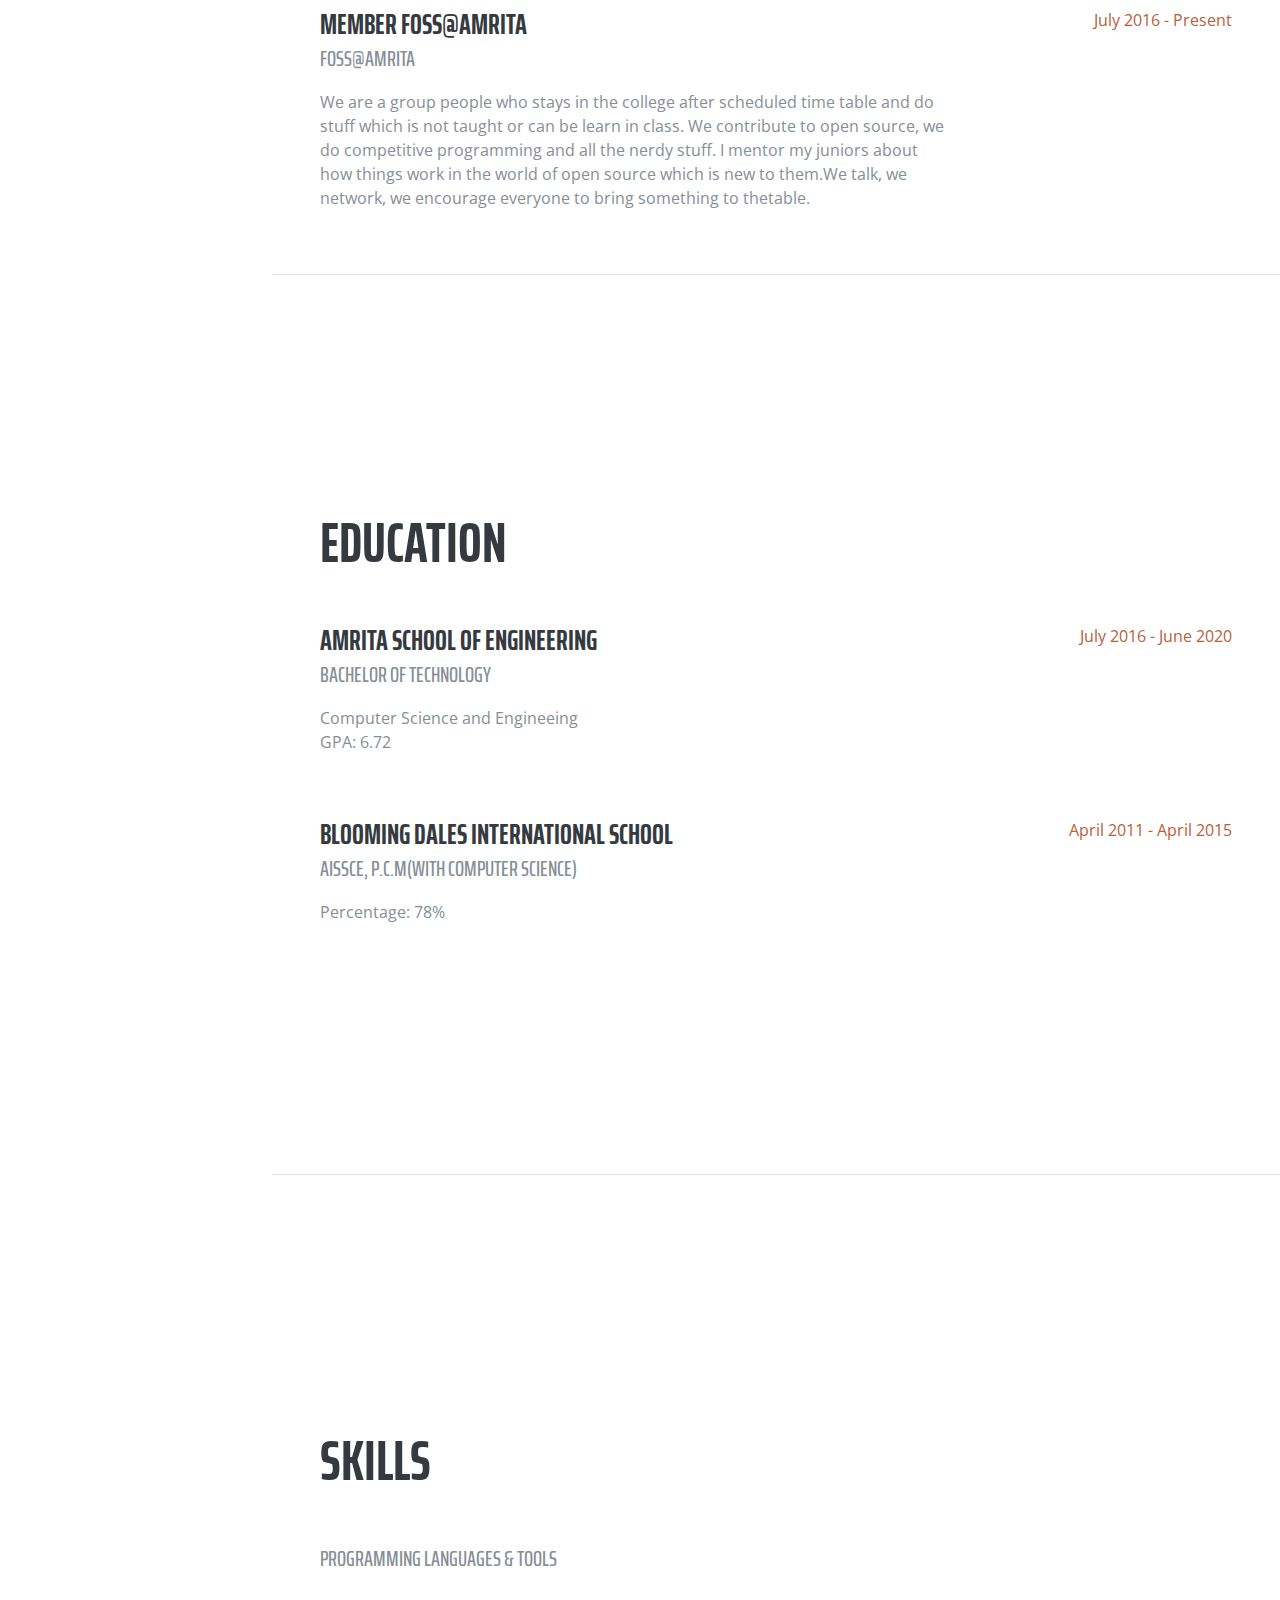
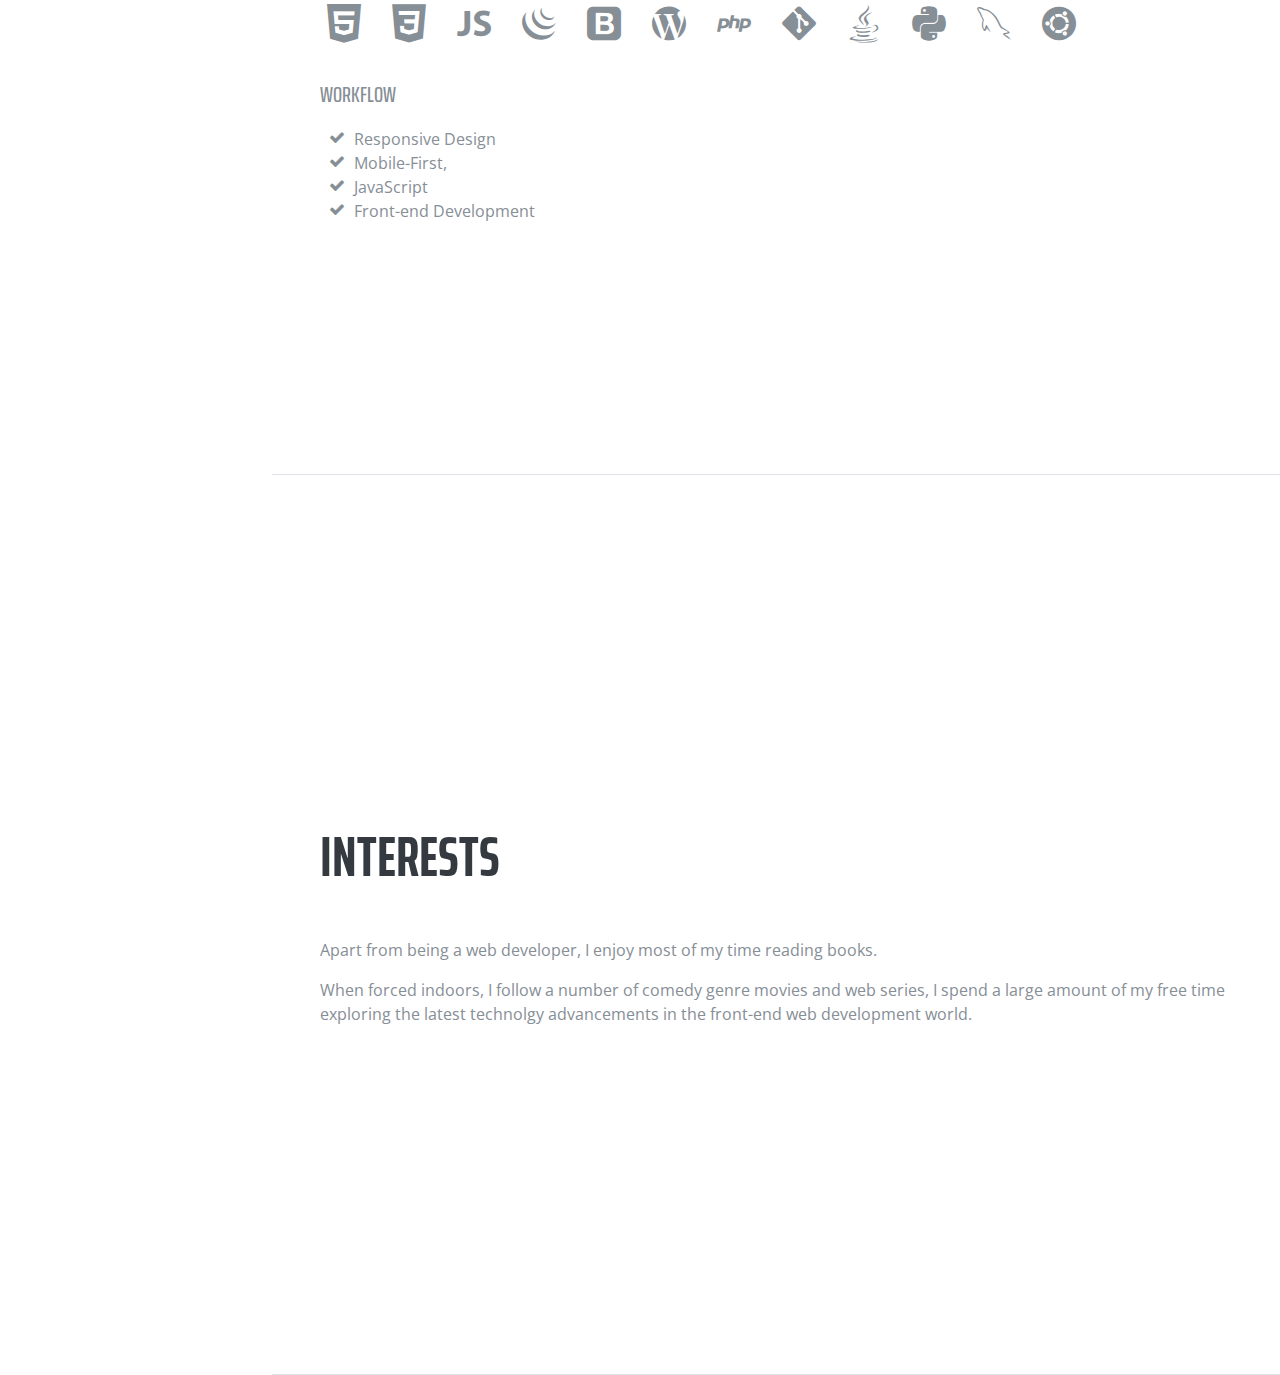
==== commit 471bad19: "My role at FOSS@Amrita" ====
--- a/index.html
+++ b/index.html
@@ -151,7 +151,7 @@
             <div class="resume-content mr-auto">
               <h3 class="mb-0">Member Foss@Amrita</h3>
               <div class="subheading mb-3">Foss@Amrita</div>
-              <p><h3>We are a group people who stays in the college after scheduled time table and do stuff which is not taught or can be learn in class. We contribute to open source, we do competitive programming and all the nerdy stuff. I mentor my juniors about how things work in the world of open source which is new to them.We talk, we network, we encourage everyone to bring something to thetable. </h3></p>
+              <p>We are a group people who stays in the college after scheduled time table and do stuff which is not taught or can be learn in class. We contribute to open source, we do competitive programming and all the nerdy stuff. I mentor my juniors about how things work in the world of open source which is new to them.We talk, we network, we encourage everyone to bring something to thetable.</p>
             </div>
             <div class="resume-date text-md-right">
               <span class="text-primary">July 2016 - Present</span>
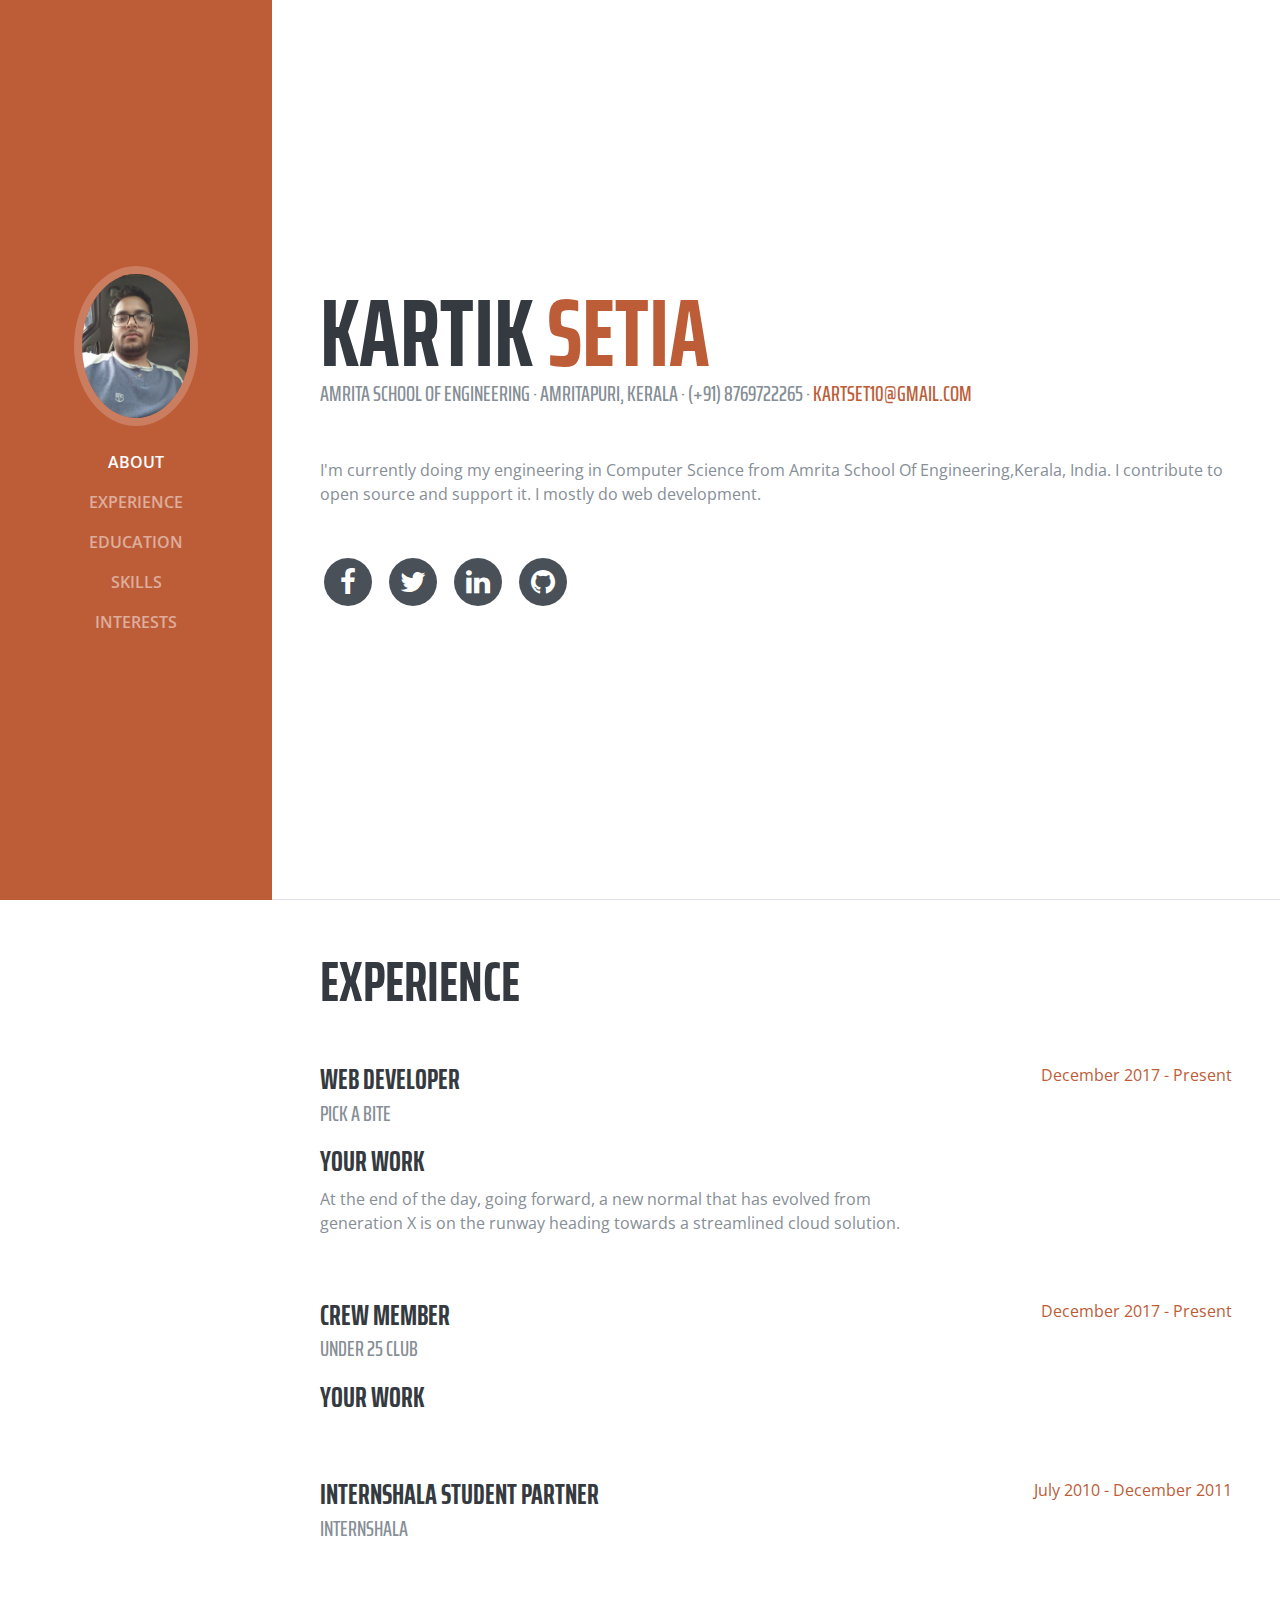
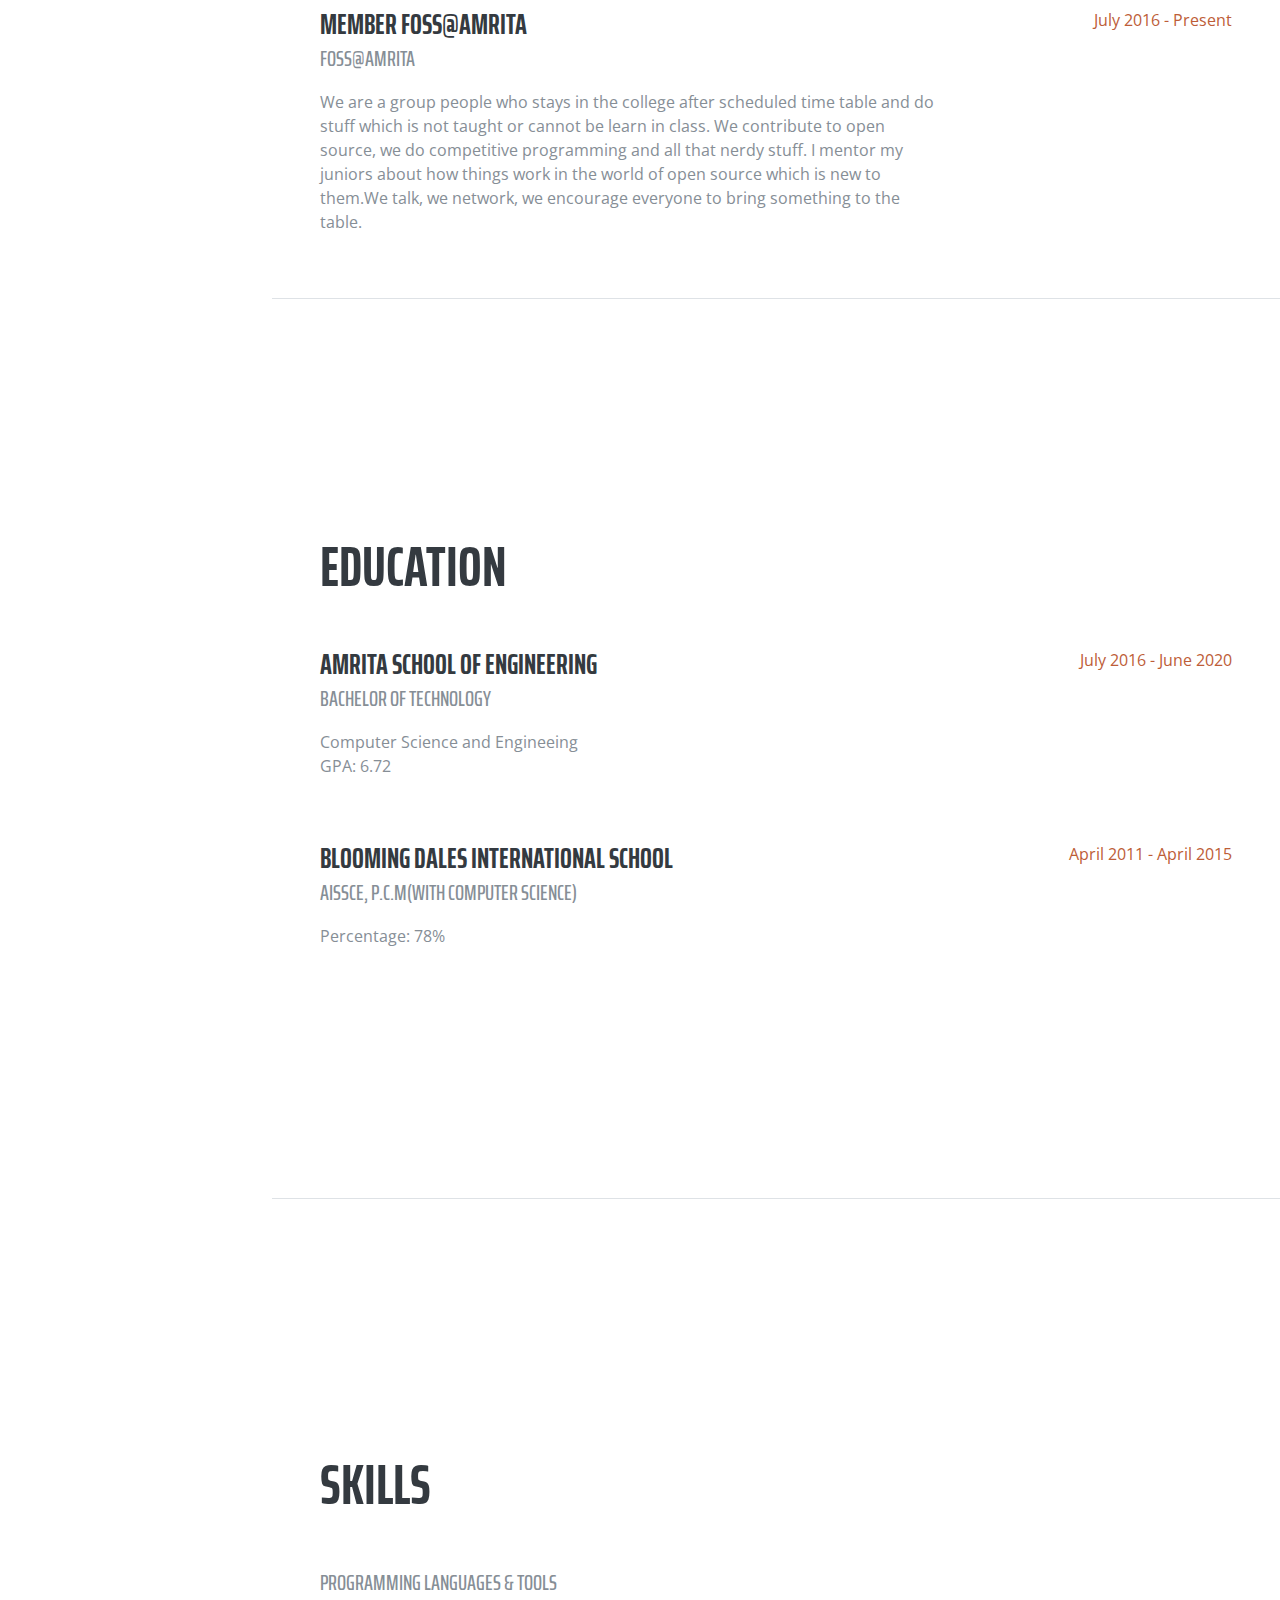
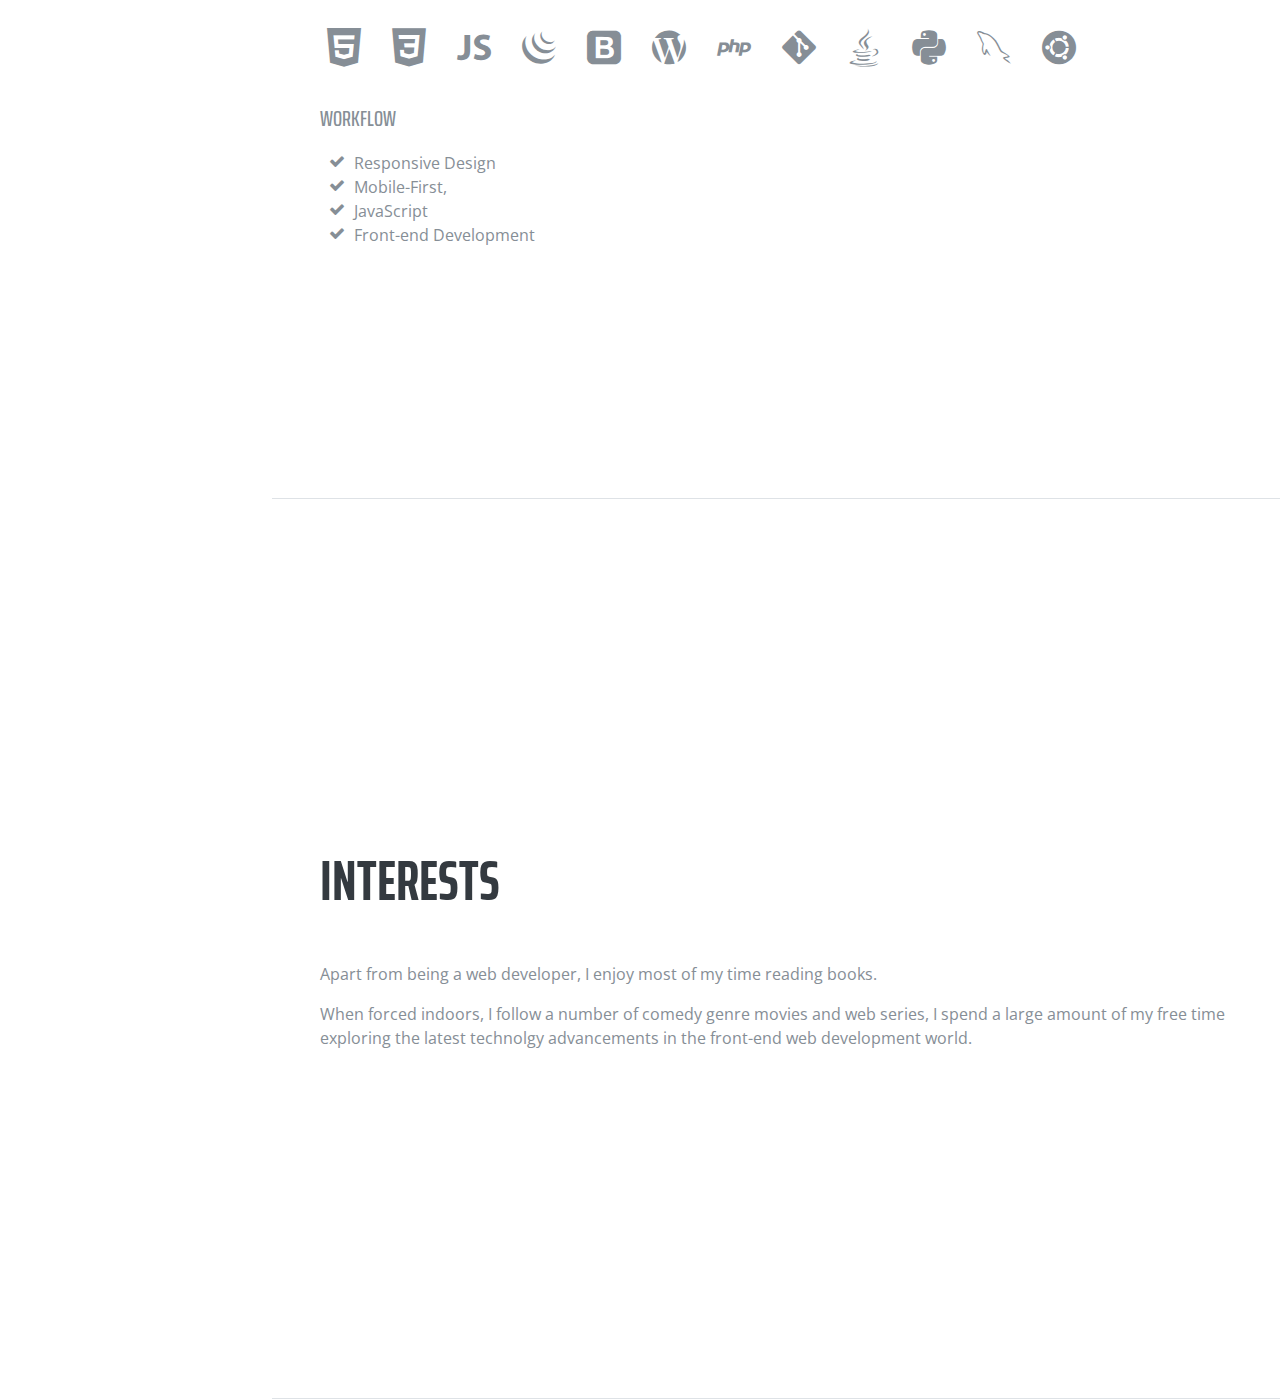
==== commit 3cb79336: "Corrections" ====
--- a/index.html
+++ b/index.html
@@ -151,7 +151,7 @@
             <div class="resume-content mr-auto">
               <h3 class="mb-0">Member Foss@Amrita</h3>
               <div class="subheading mb-3">Foss@Amrita</div>
-              <p>We are a group people who stays in the college after scheduled time table and do stuff which is not taught or can be learn in class. We contribute to open source, we do competitive programming and all the nerdy stuff. I mentor my juniors about how things work in the world of open source which is new to them.We talk, we network, we encourage everyone to bring something to thetable.</p>
+              <p>We are a group people who stays in the college after scheduled time table and do stuff which is not taught or cannot be learn in class. We contribute to open source, we do competitive programming and all that nerdy stuff. I mentor my juniors about how things work in the world of open source which is new to them.We talk, we network, we encourage everyone to bring something to the table.</p>
             </div>
             <div class="resume-date text-md-right">
               <span class="text-primary">July 2016 - Present</span>
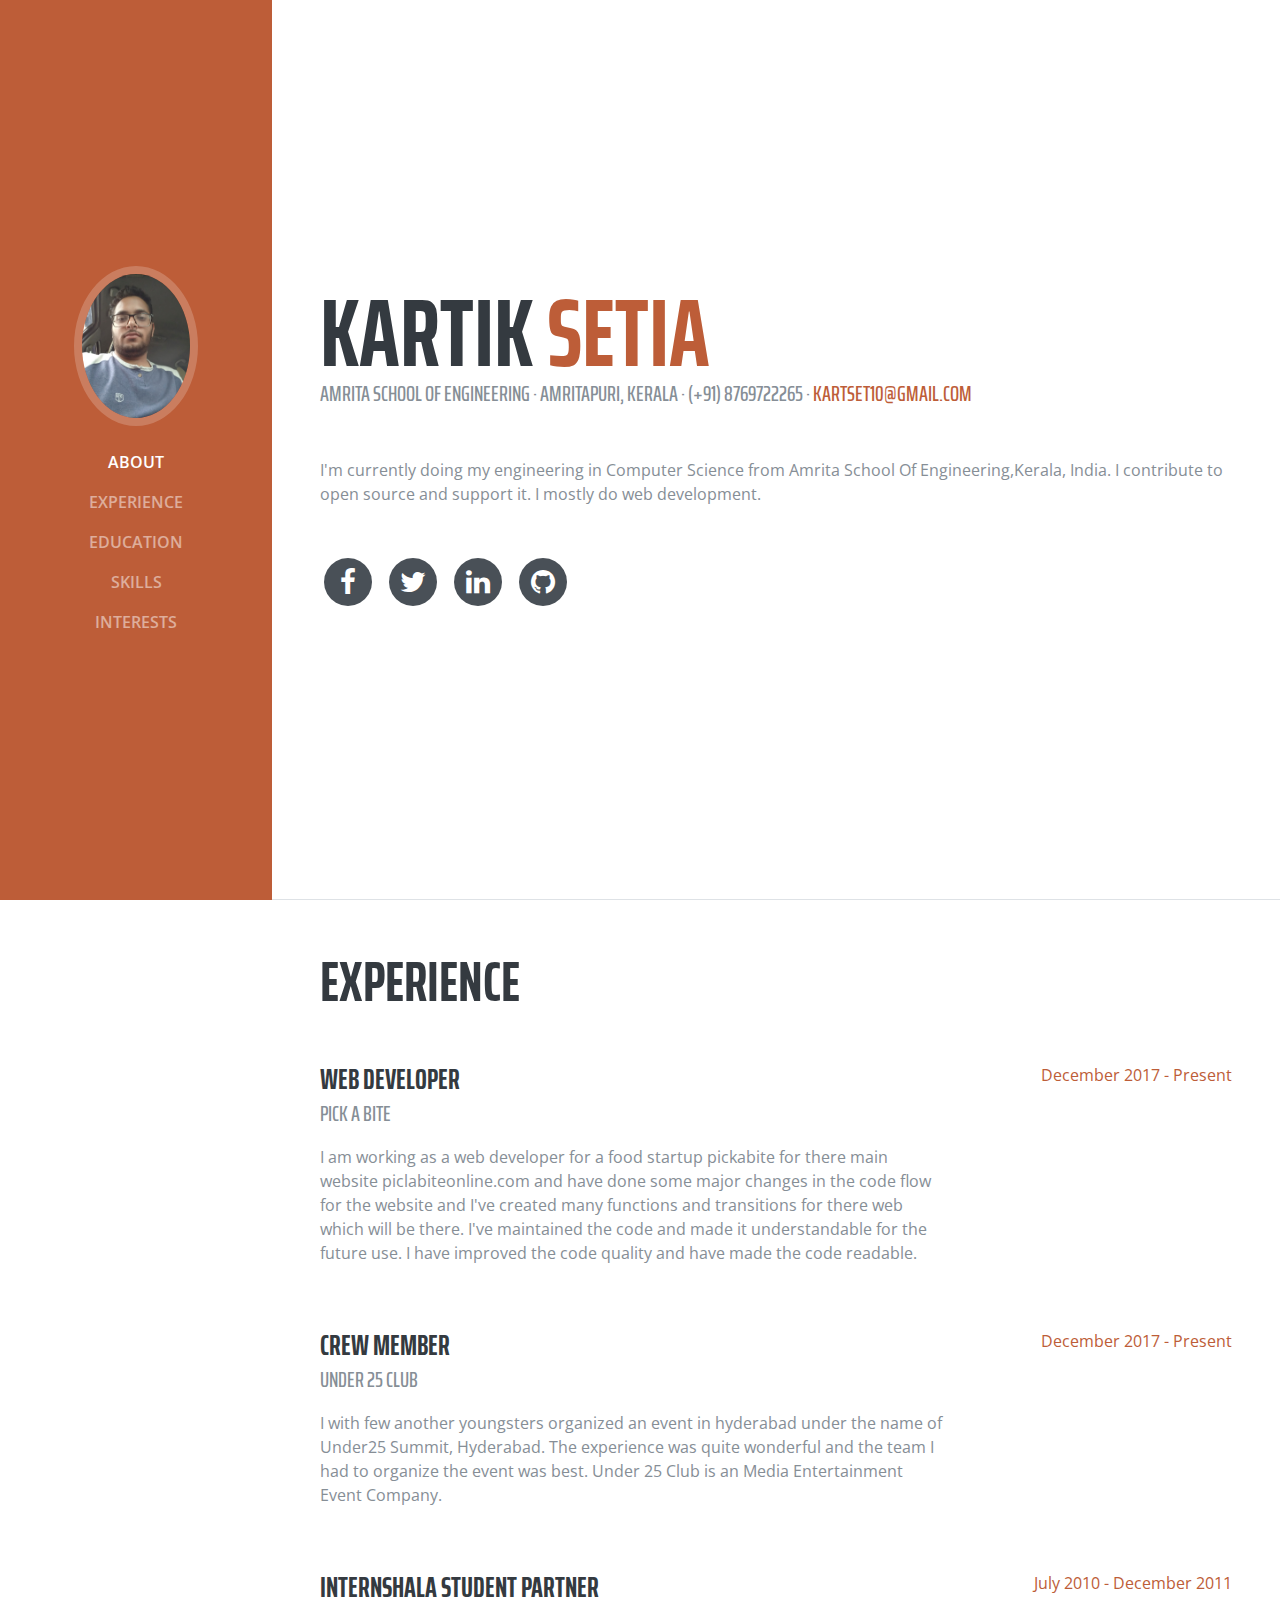
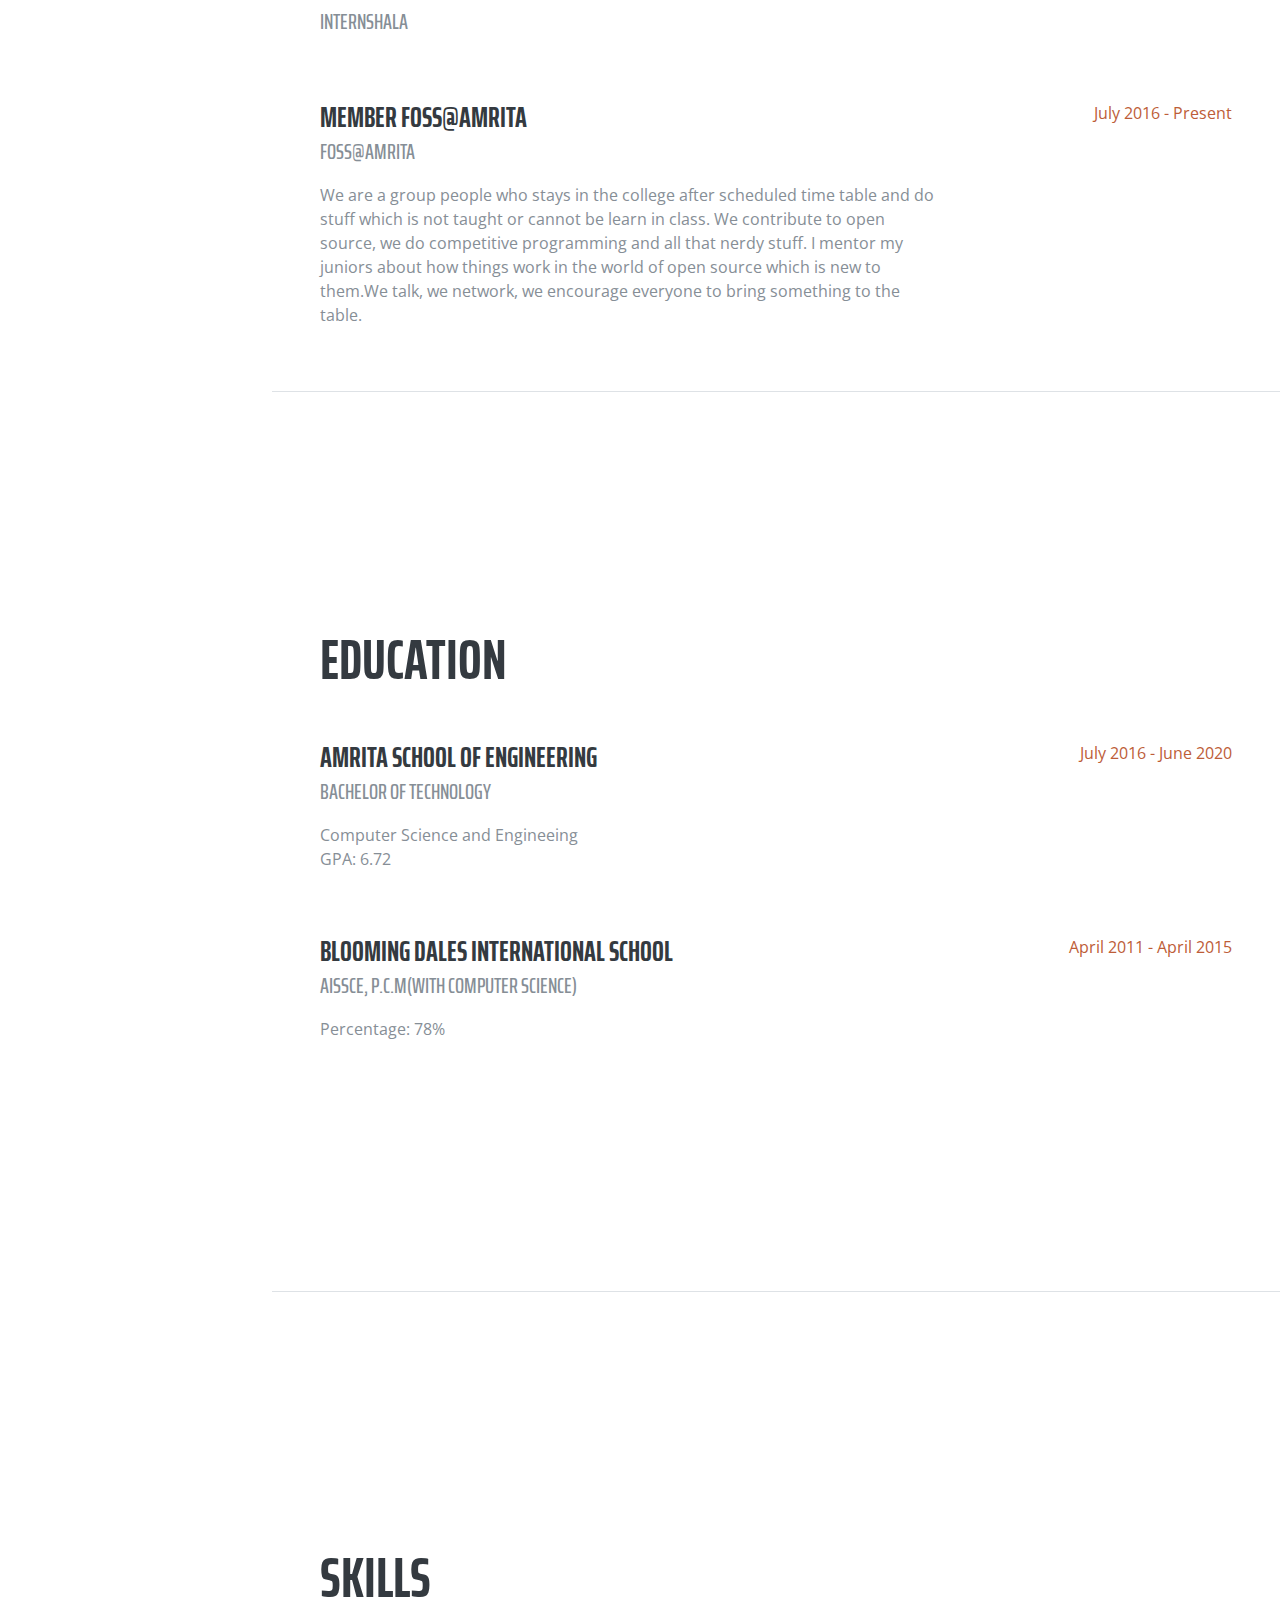
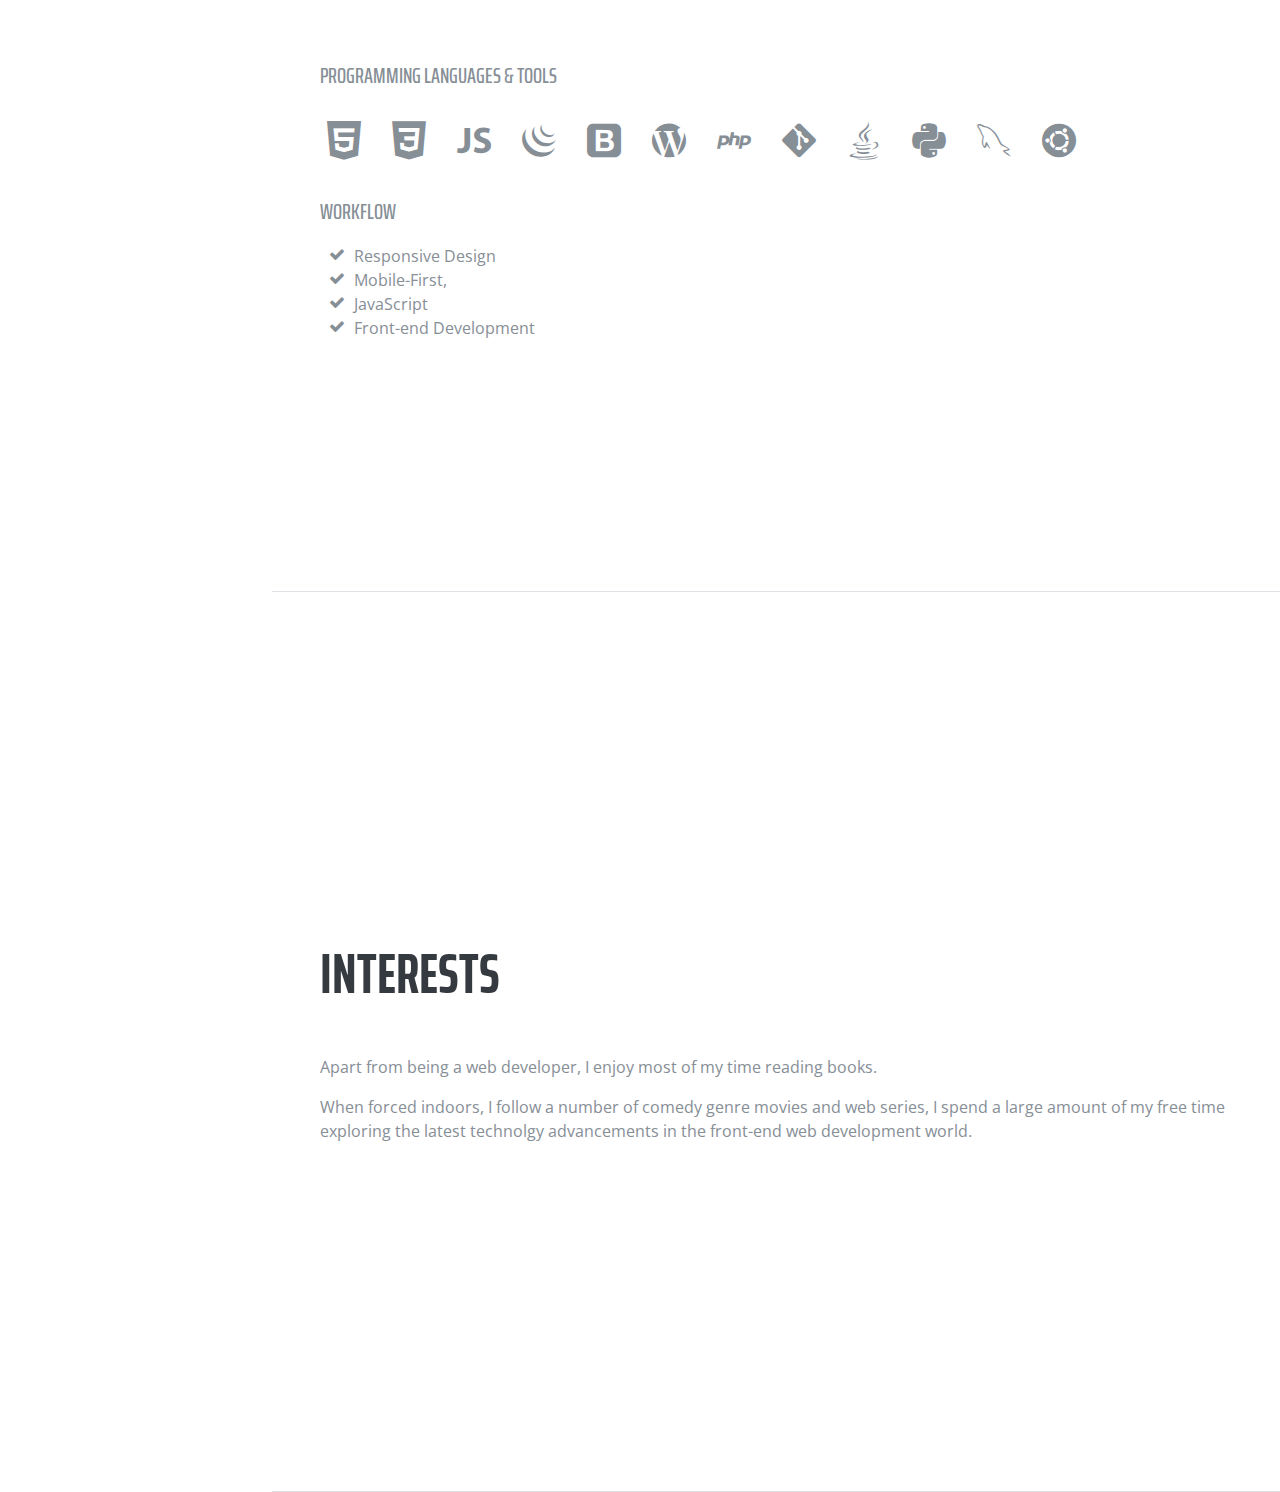
==== commit c75096bd: "Corrections" ====
--- a/index.html
+++ b/index.html
@@ -119,7 +119,10 @@
             <div class="resume-content mr-auto">
               <h3 class="mb-0">Web Developer</h3>
               <div class="subheading mb-3">Pick A Bite</div>
-              <p><h3>your work</h3>At the end of the day, going forward, a new normal that has evolved from generation X is on the runway heading towards a streamlined cloud solution.</p>
+              <p>I am working as a web developer for a food startup pickabite for there main website piclabiteonline.com
+and have done some major changes in the code flow for the website and I've created many functions
+and transitions for there web which will be there. I've maintained the code and made it understandable
+for the future use. I have improved the code quality and have made the code readable.</p>
             </div>
             <div class="resume-date text-md-right">
               <span class="text-primary">December 2017 - Present</span>
@@ -130,7 +133,10 @@
             <div class="resume-content mr-auto">
               <h3 class="mb-0">Crew Member</h3>
               <div class="subheading mb-3">Under 25 Club</div>
-              <p><h3>your work</h3></p>
+              <p>I with few another youngsters organized an event in hyderabad under the
+name of Under25 Summit, Hyderabad. The experience was quite wonderful
+and the team I had to organize the event was best. Under 25 Club is an
+Media Entertainment Event Company.</p>
             </div>
             <div class="resume-date text-md-right">
               <span class="text-primary">December 2017 - Present</span>
